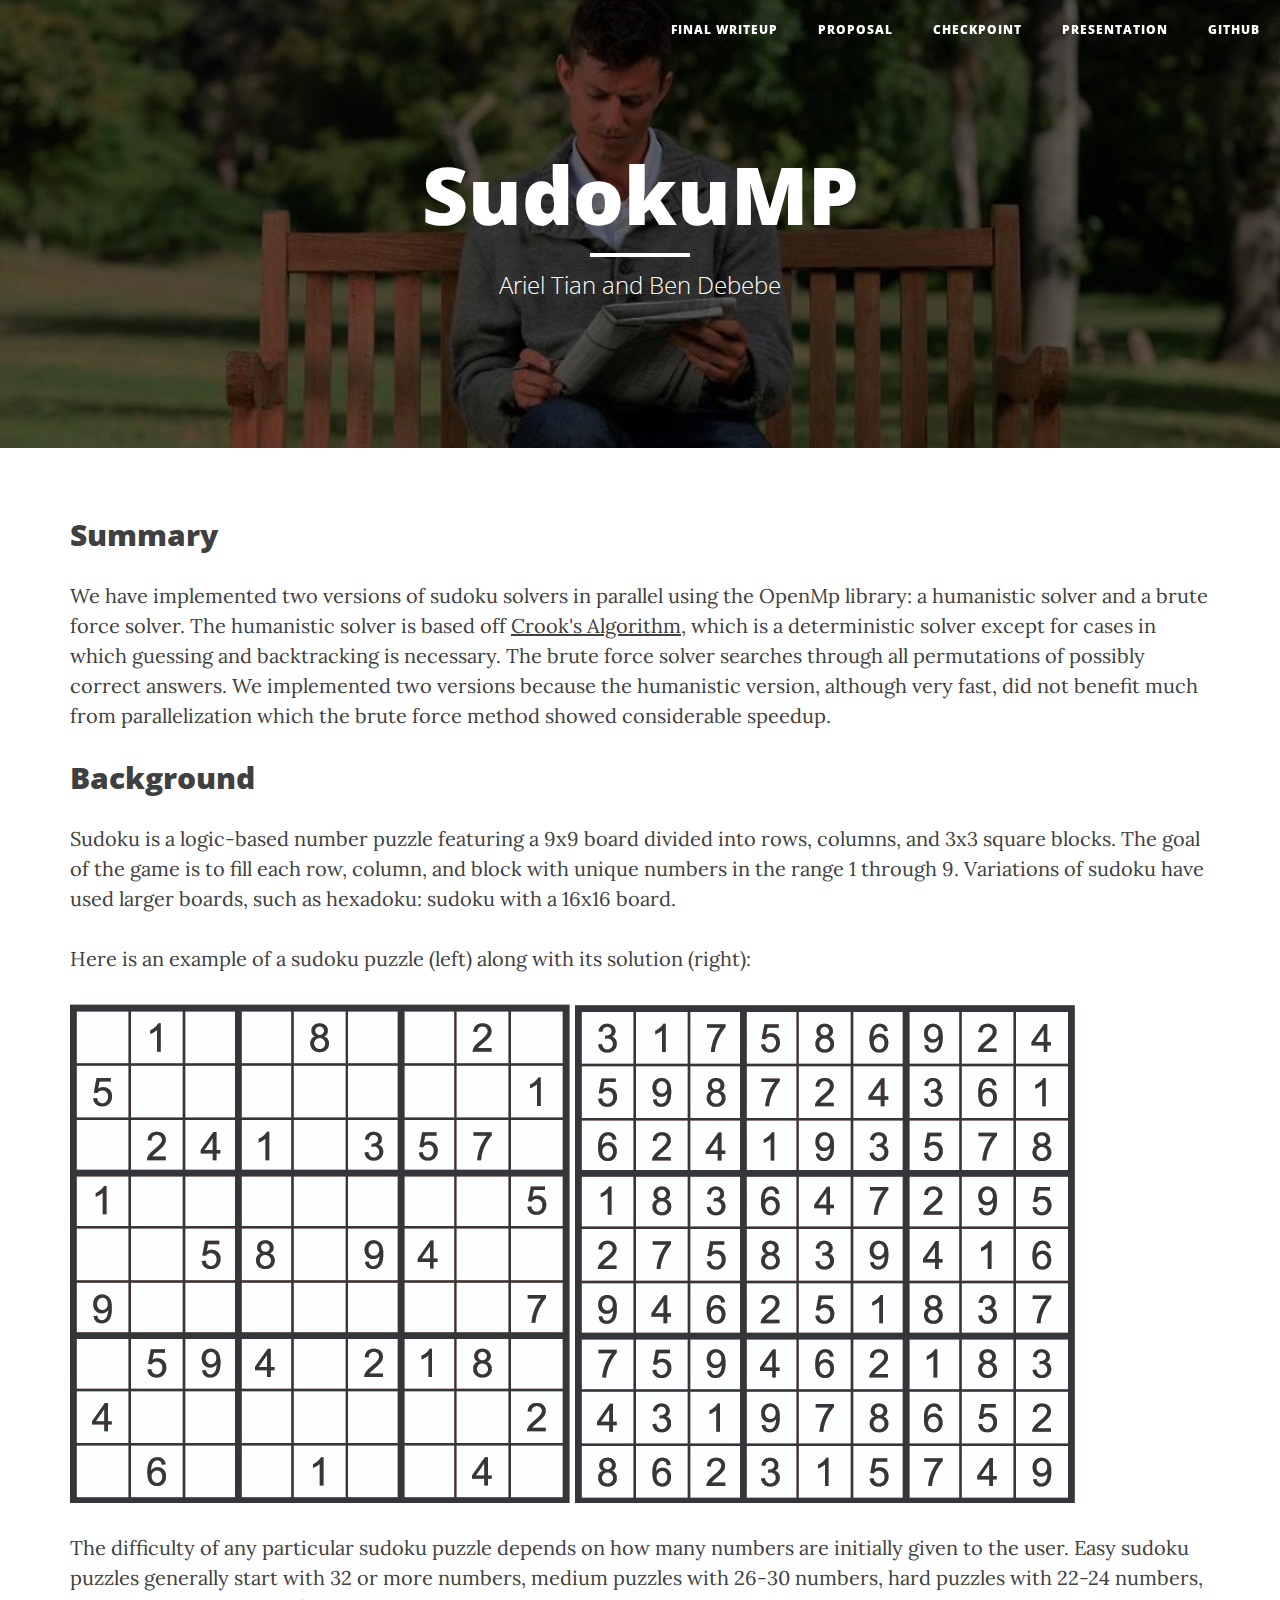
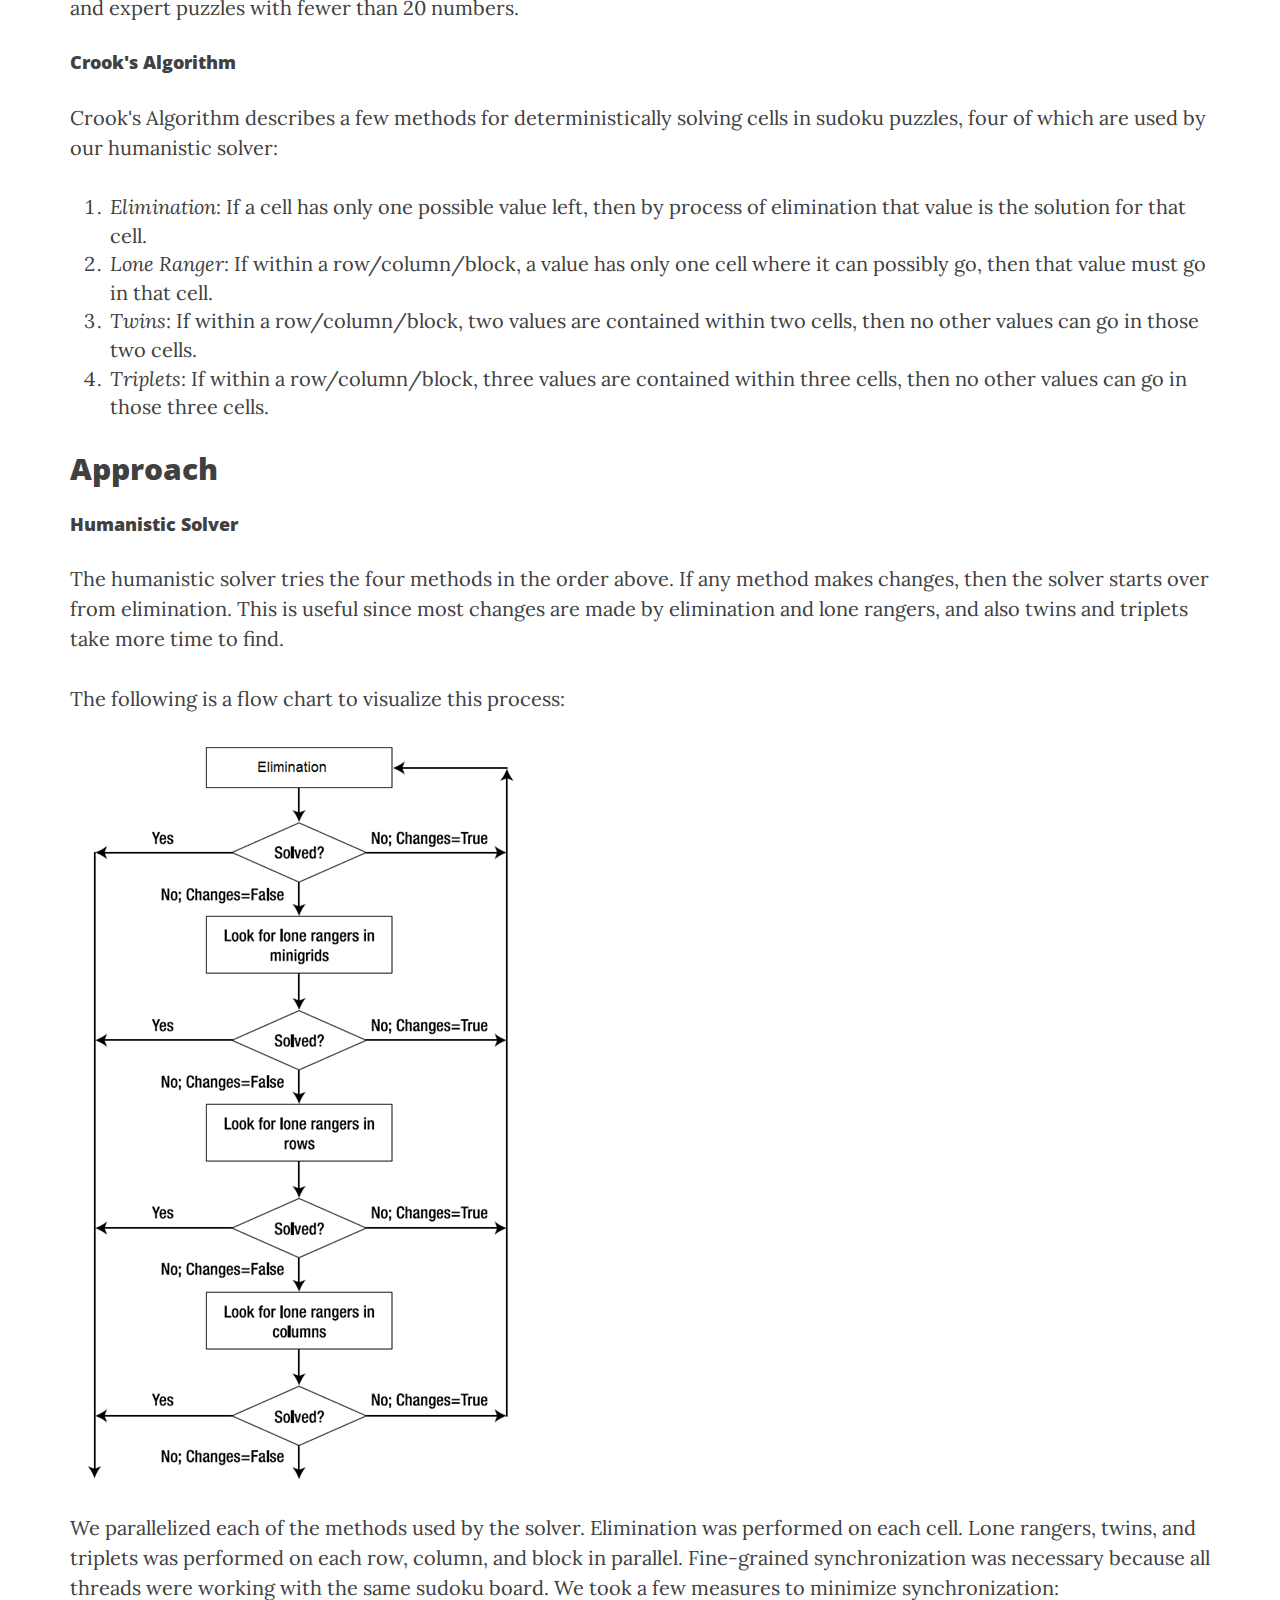
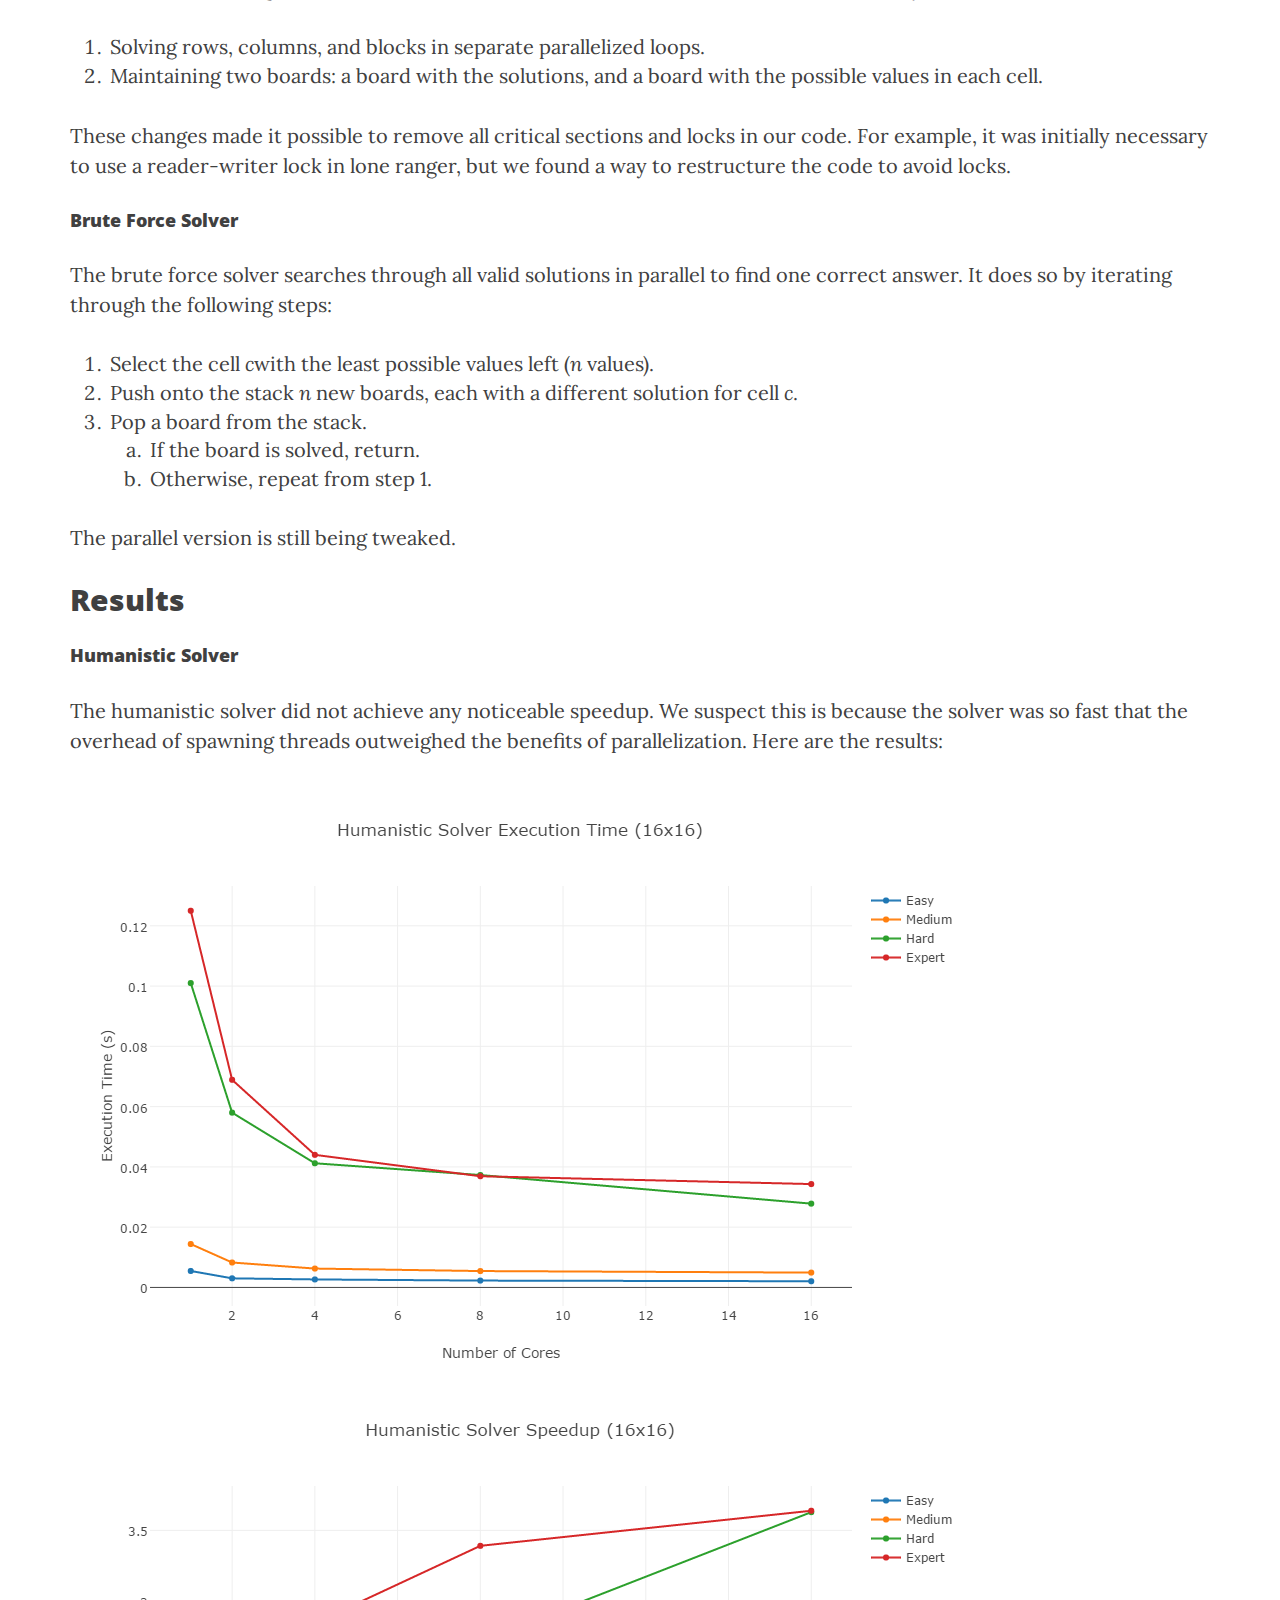
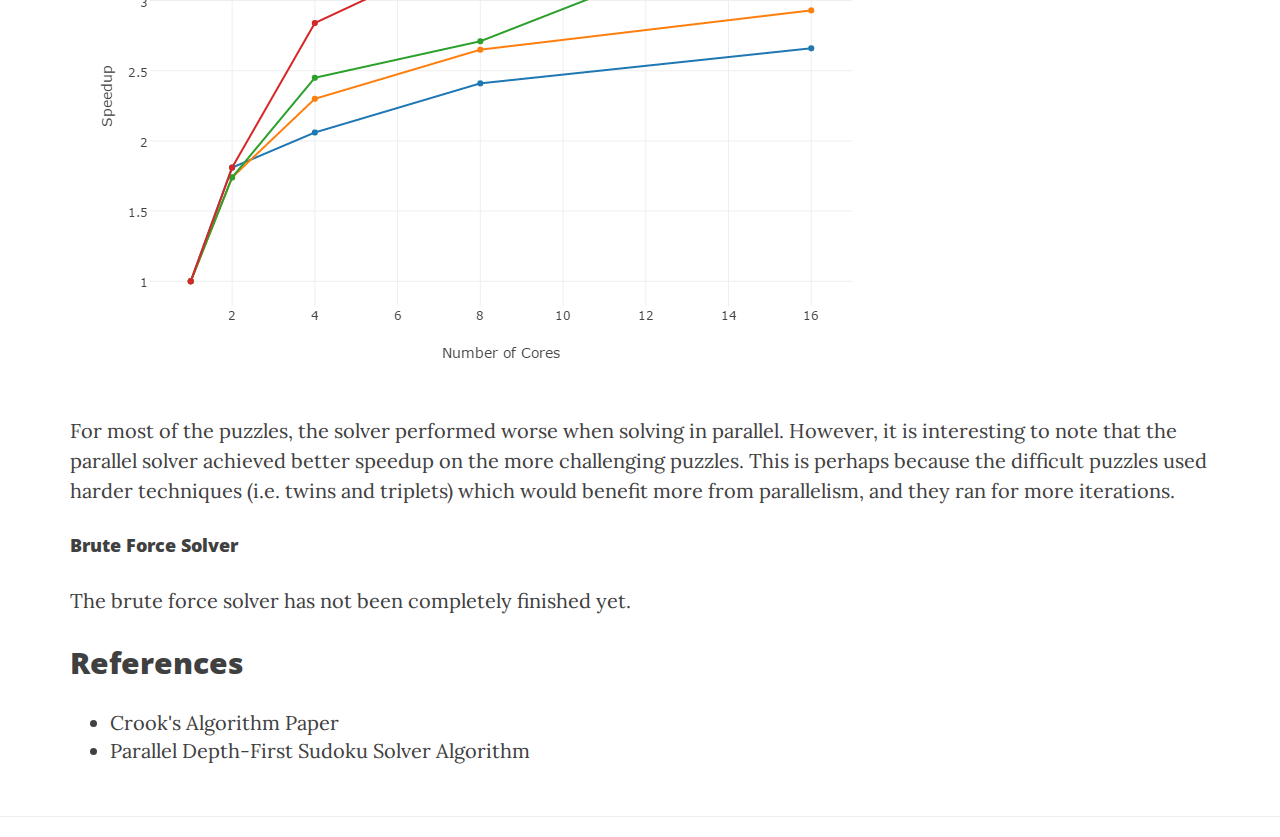
==== index.html @ da29b5c8 "Initial commit" ====
<!DOCTYPE html>
<html lang="en">

<head>

    <meta charset="utf-8">
    <meta http-equiv="X-UA-Compatible" content="IE=edge">
    <meta name="viewport" content="width=device-width, initial-scale=1">
    <meta name="description" content="">
    <meta name="author" content="">

    <title>SudokuMP</title>

    <!-- Bootstrap Core CSS -->
    <link href="css/bootstrap.min.css" rel="stylesheet">

    <!-- Custom CSS -->
    <link href="css/clean-blog.min.css" rel="stylesheet">
    <link href="css/custom.css" rel="stylesheet">

    <!-- Custom Fonts -->
    <link href="http://maxcdn.bootstrapcdn.com/font-awesome/4.1.0/css/font-awesome.min.css" rel="stylesheet" type="text/css">
    <link href='http://fonts.googleapis.com/css?family=Lora:400,700,400italic,700italic' rel='stylesheet' type='text/css'>
    <link href='http://fonts.googleapis.com/css?family=Open+Sans:300italic,400italic,600italic,700italic,800italic,400,300,600,700,800' rel='stylesheet' type='text/css'>

    <!-- HTML5 Shim and Respond.js IE8 support of HTML5 elements and media queries -->
    <!-- WARNING: Respond.js doesn't work if you view the page via file:// -->
    <!--[if lt IE 9]>
        <script src="https://oss.maxcdn.com/libs/html5shiv/3.7.0/html5shiv.js"></script>
        <script src="https://oss.maxcdn.com/libs/respond.js/1.4.2/respond.min.js"></script>
    <![endif]-->

</head>

<body>

    <!-- Navigation -->
    <nav class="navbar navbar-default navbar-custom navbar-fixed-top">
        <div class="container-fluid">
            <!-- Brand and toggle get grouped for better mobile display -->
            <div class="navbar-header page-scroll">
                <button type="button" class="navbar-toggle" data-toggle="collapse" data-target="#bs-example-navbar-collapse-1">
                    <span class="sr-only">Toggle navigation</span>
                    <span class="icon-bar"></span>
                    <span class="icon-bar"></span>
                    <span class="icon-bar"></span>
                </button>
            </div>

            <!-- Collect the nav links, forms, and other content for toggling -->
            <div class="collapse navbar-collapse" id="bs-example-navbar-collapse-1">
                <ul class="nav navbar-nav navbar-right">
                    <li>
                        <a href="index.html">Final Writeup</a>
                    </li>
                    <li>
                        <a href="proposal.html">Proposal</a>
                    </li>
                    <li>
                        <a href="checkpoint.html">Checkpoint</a>
                    </li>
                    <li>
                        <a href="https://docs.google.com/presentation/d/1m44fo3QKKvO_e4gXRkA5OwCduMD8lBIxkwB7Ie1TKZU/edit?usp=sharing">Presentation</a>
                    </li>
                    <li>
                        <a href="https://github.com/bendebebe/SudokuMP">Github</a>
                    </li>
                </ul>
            </div>
            <!-- /.navbar-collapse -->
        </div>
        <!-- /.container -->
    </nav>

    <!-- Page Header -->
    <!-- Set your background image for this header on the line below. -->
    <header class="intro-header" style="background-image: url('img/person_sudoku.jpg')">
        <div class="container">
            <div class="row">
                <div class="col-lg-8 col-lg-offset-2 col-md-10 col-md-offset-1">
                    <div class="site-heading">
                        <h1>SudokuMP</h1>
                        <hr class="small">
                        <span class="subheading">Ariel Tian and Ben Debebe</span>
                    </div>
                </div>
            </div>
        </div>
    </header>

    <!-- Main Content -->
    <div id="body" class="container">
      <h2>Summary</h2>
      <p>
      We have implemented two versions of sudoku solvers in parallel using the OpenMp library: a humanistic solver and a brute force solver. The humanistic solver is based off <a href="http://www.ams.org/notices/200904/tx090400460p.pdf">Crook's Algorithm</a>, which is a deterministic solver except for cases in which guessing and backtracking is necessary. The brute force solver searches through all permutations of possibly correct answers. We implemented two versions because the humanistic version, although very fast, did not benefit much from parallelization which the brute force method showed considerable speedup.
      </p>
      <h2>Background</h2>
      <p>
      Sudoku is a logic-based number puzzle featuring a 9x9 board divided into rows, columns, and 3x3 square blocks. The goal of the game is to fill each row, column, and block with unique numbers in the range 1 through 9. Variations of sudoku have used larger boards, such as hexadoku: sudoku with a 16x16 board.
      </p>
      <p>Here is an example of a sudoku puzzle (left) along with its solution (right):</p>
      <div class="inline">
        <img src="img/example_sudoku.jpg">
      </div>
      <div class="inline">
        <img src="img/example_solution.jpg">
      </div>
      <p>
      The difficulty of any particular sudoku puzzle depends on how many numbers are initially given to the user. Easy sudoku puzzles generally start with 32 or more numbers, medium puzzles with 26-30 numbers, hard puzzles with 22-24 numbers, and expert puzzles with fewer than 20 numbers.
      </p>
      <h4>Crook's Algorithm</h4>
      <p>
      Crook's Algorithm describes a few methods for deterministically solving cells in sudoku puzzles, four of which are used by our humanistic solver:
      <ol>
          <li><em>Elimination</em>: If a cell has only one possible value left, then by process of elimination that value is the solution for that cell.</li>
          <li><em>Lone Ranger</em>: If within a row/column/block, a value has only one cell where it can possibly go, then that value must go in that cell.</li>
          <li><em>Twins</em>: If within a row/column/block, two values are contained within two cells, then no other values can go in those two cells.</li>
          <li><em>Triplets</em>: If within a row/column/block, three values are contained within three cells, then no other values can go in those three cells.</li>
      </ol>
      </p>
      <h2>Approach</h2>
      <p><h4>Humanistic Solver</h4></p>
      <p>
      The humanistic solver tries the four methods in the order above. If any method makes changes, then the solver starts over from elimination. This is useful since most changes are made by elimination and lone rangers, and also twins and triplets take more time to find. 
      </p>
      <p>The following is a flow chart to visualize this process:</p>
      <img class="inline" src="img/flow_chart.png">
      <p>
      We parallelized each of the methods used by the solver. Elimination was performed on each cell. Lone rangers, twins, and triplets was performed on each row, column, and block in parallel. Fine-grained synchronization was necessary because all threads were working with the same sudoku board. We took a few measures to minimize synchronization:
      </p>
      <ol>
          <li>Solving rows, columns, and blocks in separate parallelized loops.</li>
          <li>Maintaining two boards: a board with the solutions, and a board with the possible values in each cell.</li>
      </ol>
      <p>
      These changes made it possible to remove all critical sections and locks in our code. For example, it was initially necessary to use a reader-writer lock in lone ranger, but we found a way to restructure the code to avoid locks.</p>
      <p><h4>Brute Force Solver</h4></p>
      <p>
      The brute force solver searches through all valid solutions in parallel to find one correct answer. It does so by iterating through the following steps:</p>
      <ol>
          <li>Select the cell <em>c</em>with the least possible values left (<em>n</em> values).</li>
          <li>Push onto the stack <em>n</em> new boards, each with a different solution for cell <em>c</em>.</li>
          <li>Pop a board from the stack.</li>
              <ol type="a">
                  <li>If the board is solved, return.</li>
                  <li>Otherwise, repeat from step 1.</li>
              </ol>
      </ol>
      <p>
      The parallel version is still being tweaked.
      </p>
      <h2>Results</h2>
      <p><h4>Humanistic Solver</h4></p>
      <p>
      The humanistic solver did not achieve any noticeable speedup. We suspect this is because the solver was so fast that the overhead of spawning threads outweighed the benefits of parallelization. Here are the results:
      </p>
      <div class="inline">
        <img src="img/humanistic_time.png">
      </div>
      <div>
          <img src="img/humanistic_speedup.png">
      </div>
      <p>
      For most of the puzzles, the solver performed worse when solving in parallel. However, it is interesting to note that the parallel solver achieved better speedup on the more challenging puzzles. This is perhaps because the difficult puzzles used harder techniques (i.e. twins and triplets) which would benefit more from parallelism, and they ran for more iterations.
      </p>
      <p><h4>Brute Force Solver</h4></p>
      <p>
          The brute force solver has not been completely finished yet.
      </p>
      <h2>References</h2>
      <p>
          <ul>
              <li><a href="http://www.ams.org/notices/200904/tx090400460p.pdf">Crook's Algorithm Paper</a></li>
              <li><a href="https://alitarhini.wordpress.com/2011/04/06/parallel-depth-first-sudoku-solver-algorithm/">Parallel Depth-First Sudoku Solver Algorithm</a></li>
          </ul>
      </p>


    </div>

    <hr>


    <!-- jQuery -->
    <script src="js/jquery.js"></script>

    <!-- Bootstrap Core JavaScript -->
    <script src="js/bootstrap.min.js"></script>

    <!-- Custom Theme JavaScript -->
    <script src="js/clean-blog.min.js"></script>

</body>

</html>
---- css/clean-blog.min.css ----
/*!
 * Clean Blog v1.0.0 (http://startbootstrap.com)
 * Copyright 2014 Start Bootstrap
 * Licensed under Apache 2.0 (https://github.com/IronSummitMedia/startbootstrap/blob/gh-pages/LICENSE)
 */

body{font-family:Lora,'Times New Roman',serif;font-size:20px;color:#404040}p{line-height:1.5;margin:30px 0}p a{text-decoration:underline}h1,h2,h3,h4,h5,h6{font-family:'Open Sans','Helvetica Neue',Helvetica,Arial,sans-serif;font-weight:800}a{color:#404040}a:hover,a:focus{color:#0085a1}a img:hover,a img:focus{cursor:zoom-in}blockquote{color:gray;font-style:italic}hr.small{max-width:100px;margin:15px auto;border-width:4px;border-color:#fff}.navbar-custom{position:absolute;top:0;left:0;width:100%;z-index:3;font-family:'Open Sans','Helvetica Neue',Helvetica,Arial,sans-serif}.navbar-custom .navbar-brand{font-weight:800}.navbar-custom .nav li a{text-transform:uppercase;font-size:12px;font-weight:800;letter-spacing:1px}@media only screen and (min-width:768px){.navbar-custom{background:0 0;border-bottom:1px solid transparent}.navbar-custom .navbar-brand{color:#fff;padding:20px}.navbar-custom .navbar-brand:hover,.navbar-custom .navbar-brand:focus{color:rgba(255,255,255,.8)}.navbar-custom .nav li a{color:#fff;padding:20px}.navbar-custom .nav li a:hover,.navbar-custom .nav li a:focus{color:rgba(255,255,255,.8)}}@media only screen and (min-width:1170px){.navbar-custom{-webkit-transition:background-color .3s;-moz-transition:background-color .3s;transition:background-color .3s;-webkit-transform:translate3d(0,0,0);-moz-transform:translate3d(0,0,0);-ms-transform:translate3d(0,0,0);-o-transform:translate3d(0,0,0);transform:translate3d(0,0,0);-webkit-backface-visibility:hidden;backface-visibility:hidden}.navbar-custom.is-fixed{position:fixed;top:-61px;background-color:rgba(255,255,255,.9);border-bottom:1px solid #f2f2f2;-webkit-transition:-webkit-transform .3s;-moz-transition:-moz-transform .3s;transition:transform .3s}.navbar-custom.is-fixed .navbar-brand{color:#404040}.navbar-custom.is-fixed .navbar-brand:hover,.navbar-custom.is-fixed .navbar-brand:focus{color:#0085a1}.navbar-custom.is-fixed .nav li a{color:#404040}.navbar-custom.is-fixed .nav li a:hover,.navbar-custom.is-fixed .nav li a:focus{color:#0085a1}.navbar-custom.is-visible{-webkit-transform:translate3d(0,100%,0);-moz-transform:translate3d(0,100%,0);-ms-transform:translate3d(0,100%,0);-o-transform:translate3d(0,100%,0);transform:translate3d(0,100%,0)}}.intro-header{background-color:gray;background:no-repeat center center;background-attachment:scroll;-webkit-background-size:cover;-moz-background-size:cover;background-size:cover;-o-background-size:cover;margin-bottom:50px}.intro-header .site-heading,.intro-header .post-heading,.intro-header .page-heading{padding:100px 0 50px;color:#fff}@media only screen and (min-width:768px){.intro-header .site-heading,.intro-header .post-heading,.intro-header .page-heading{padding:150px 0}}.intro-header .site-heading,.intro-header .page-heading{text-align:center}.intro-header .site-heading h1,.intro-header .page-heading h1{margin-top:0;font-size:50px}.intro-header .site-heading .subheading,.intro-header .page-heading .subheading{font-size:24px;line-height:1.1;display:block;font-family:'Open Sans','Helvetica Neue',Helvetica,Arial,sans-serif;font-weight:300;margin:10px 0 0}@media only screen and (min-width:768px){.intro-header .site-heading h1,.intro-header .page-heading h1{font-size:80px}}.intro-header .post-heading h1{font-size:35px}.intro-header .post-heading .subheading,.intro-header .post-heading .meta{line-height:1.1;display:block}.intro-header .post-heading .subheading{font-family:'Open Sans','Helvetica Neue',Helvetica,Arial,sans-serif;font-size:24px;margin:10px 0 30px;font-weight:600}.intro-header .post-heading .meta{font-family:Lora,'Times New Roman',serif;font-style:italic;font-weight:300;font-size:20px}.intro-header .post-heading .meta a{color:#fff}@media only screen and (min-width:768px){.intro-header .post-heading h1{font-size:55px}.intro-header .post-heading .subheading{font-size:30px}}.post-preview>a{color:#404040}.post-preview>a:hover,.post-preview>a:focus{text-decoration:none;color:#0085a1}.post-preview>a>.post-title{font-size:30px;margin-top:30px;margin-bottom:10px}.post-preview>a>.post-subtitle{margin:0;font-weight:300;margin-bottom:10px}.post-preview>.post-meta{color:gray;font-size:18px;font-style:italic;margin-top:0}.post-preview>.post-meta>a{text-decoration:none;color:#404040}.post-preview>.post-meta>a:hover,.post-preview>.post-meta>a:focus{color:#0085a1;text-decoration:underline}@media only screen and (min-width:768px){.post-preview>a>.post-title{font-size:36px}}.section-heading{font-size:36px;margin-top:60px;font-weight:700}.caption{text-align:center;font-size:14px;padding:10px;font-style:italic;margin:0;display:block;border-bottom-right-radius:5px;border-bottom-left-radius:5px}footer{padding:50px 0 65px}footer .list-inline{margin:0;padding:0}footer .copyright{font-size:14px;text-align:center;margin-bottom:0}.floating-label-form-group{font-size:14px;position:relative;margin-bottom:0;padding-bottom:.5em;border-bottom:1px solid #eee}.floating-label-form-group input,.floating-label-form-group textarea{z-index:1;position:relative;padding-right:0;padding-left:0;border:none;border-radius:0;font-size:1.5em;background:0 0;box-shadow:none!important;resize:none}.floating-label-form-group label{display:block;z-index:0;position:relative;top:2em;margin:0;font-size:.85em;line-height:1.764705882em;vertical-align:middle;vertical-align:baseline;opacity:0;-webkit-transition:top .3s ease,opacity .3s ease;-moz-transition:top .3s ease,opacity .3s ease;-ms-transition:top .3s ease,opacity .3s ease;transition:top .3s ease,opacity .3s ease}.floating-label-form-group::not(:first-child){padding-left:14px;border-left:1px solid #eee}.floating-label-form-group-with-value label{top:0;opacity:1}.floating-label-form-group-with-focus label{color:#0085a1}form .row:first-child .floating-label-form-group{border-top:1px solid #eee}.btn{font-family:'Open Sans','Helvetica Neue',Helvetica,Arial,sans-serif;text-transform:uppercase;font-size:14px;font-weight:800;letter-spacing:1px;border-radius:0;padding:15px 25px}.btn-lg{font-size:16px;padding:25px 35px}.btn-default:hover,.btn-default:focus{background-color:#0085a1;border:1px solid #0085a1;color:#fff}.pager{margin:20px 0 0}.pager li>a,.pager li>span{font-family:'Open Sans','Helvetica Neue',Helvetica,Arial,sans-serif;text-transform:uppercase;font-size:14px;font-weight:800;letter-spacing:1px;padding:15px 25px;background-color:#fff;border-radius:0}.pager li>a:hover,.pager li>a:focus{color:#fff;background-color:#0085a1;border:1px solid #0085a1}.pager .disabled>a,.pager .disabled>a:hover,.pager .disabled>a:focus,.pager .disabled>span{color:gray;background-color:#404040;cursor:not-allowed}::-moz-selection{color:#fff;text-shadow:none;background:#0085a1}::selection{color:#fff;text-shadow:none;background:#0085a1}img::selection{color:#fff;background:0 0}img::-moz-selection{color:#fff;background:0 0}body{webkit-tap-highlight-color:#0085a1}
---- css/custom.css ----
.table {
	display: table;
	border-spacing: 5px;
	border-color: gray;
}

.inline {
	display: inline-block;
	*display: inline;
	vertical-align: top;
}
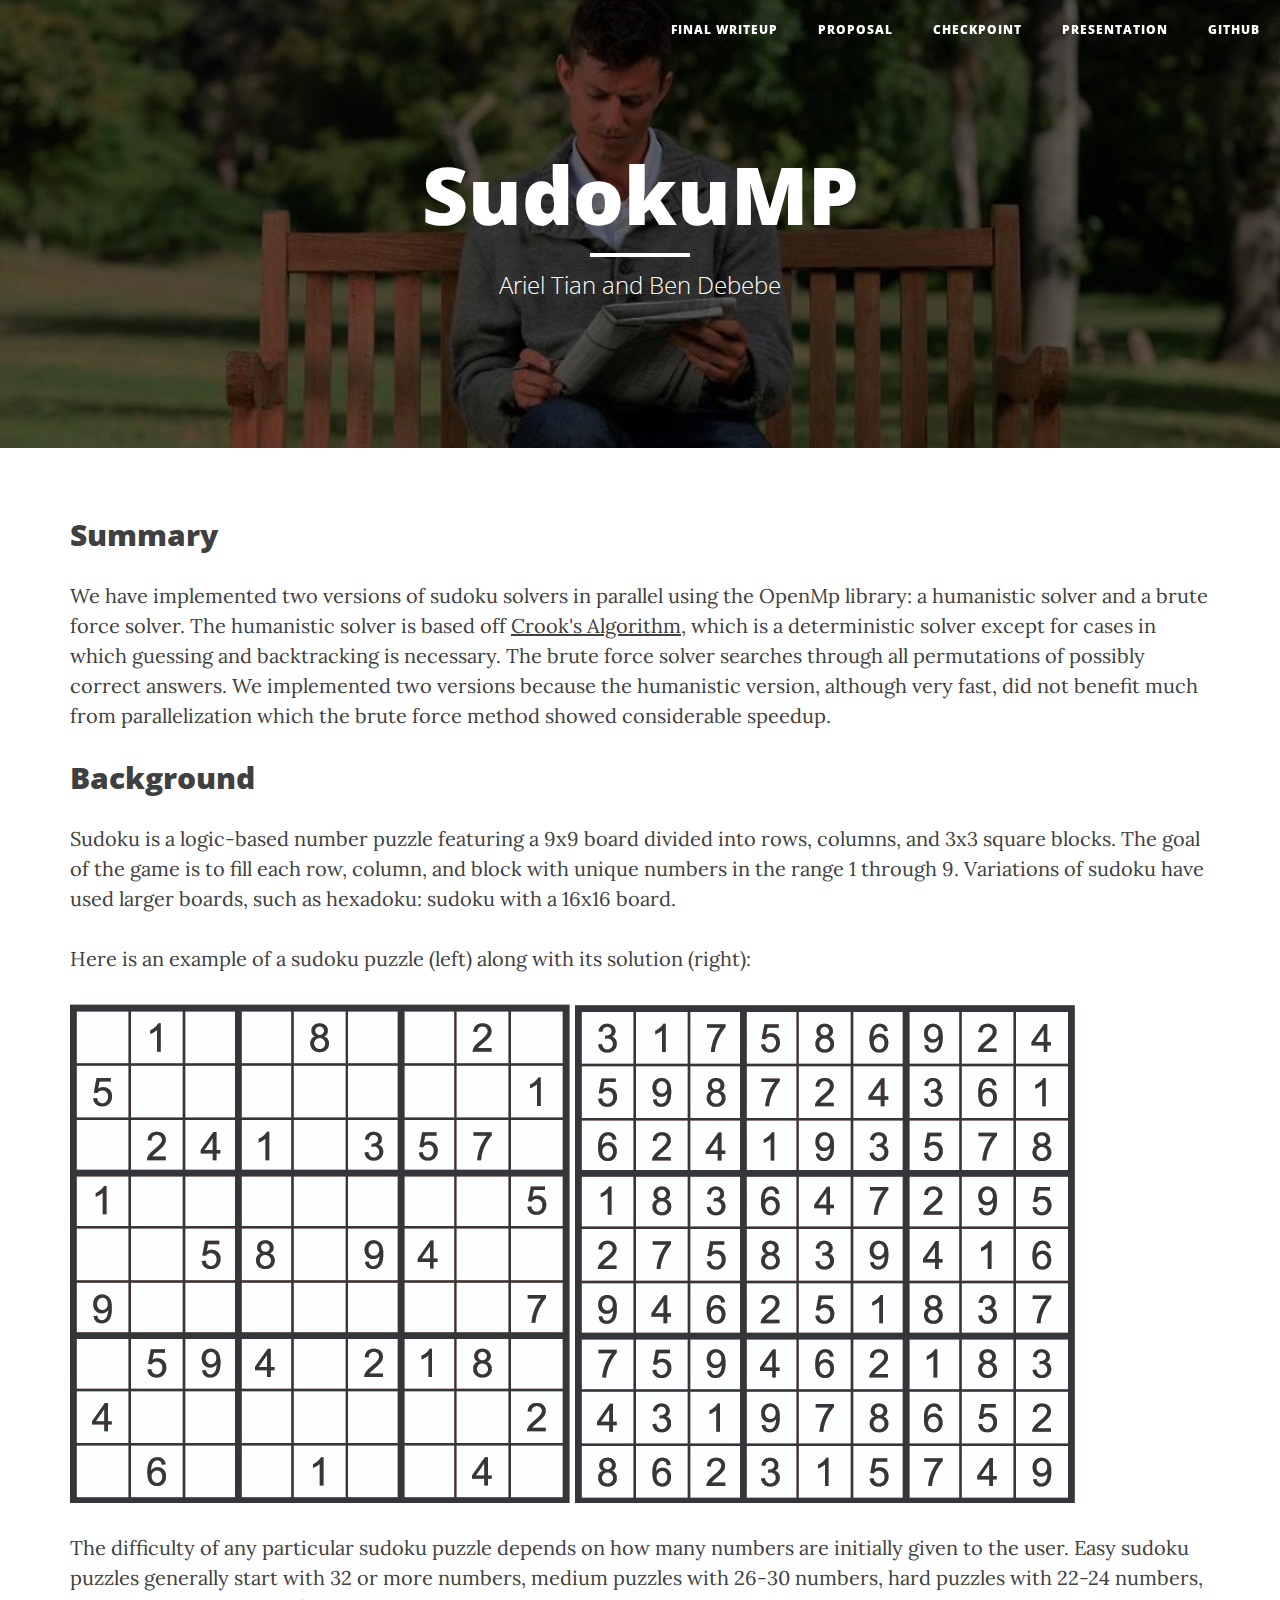
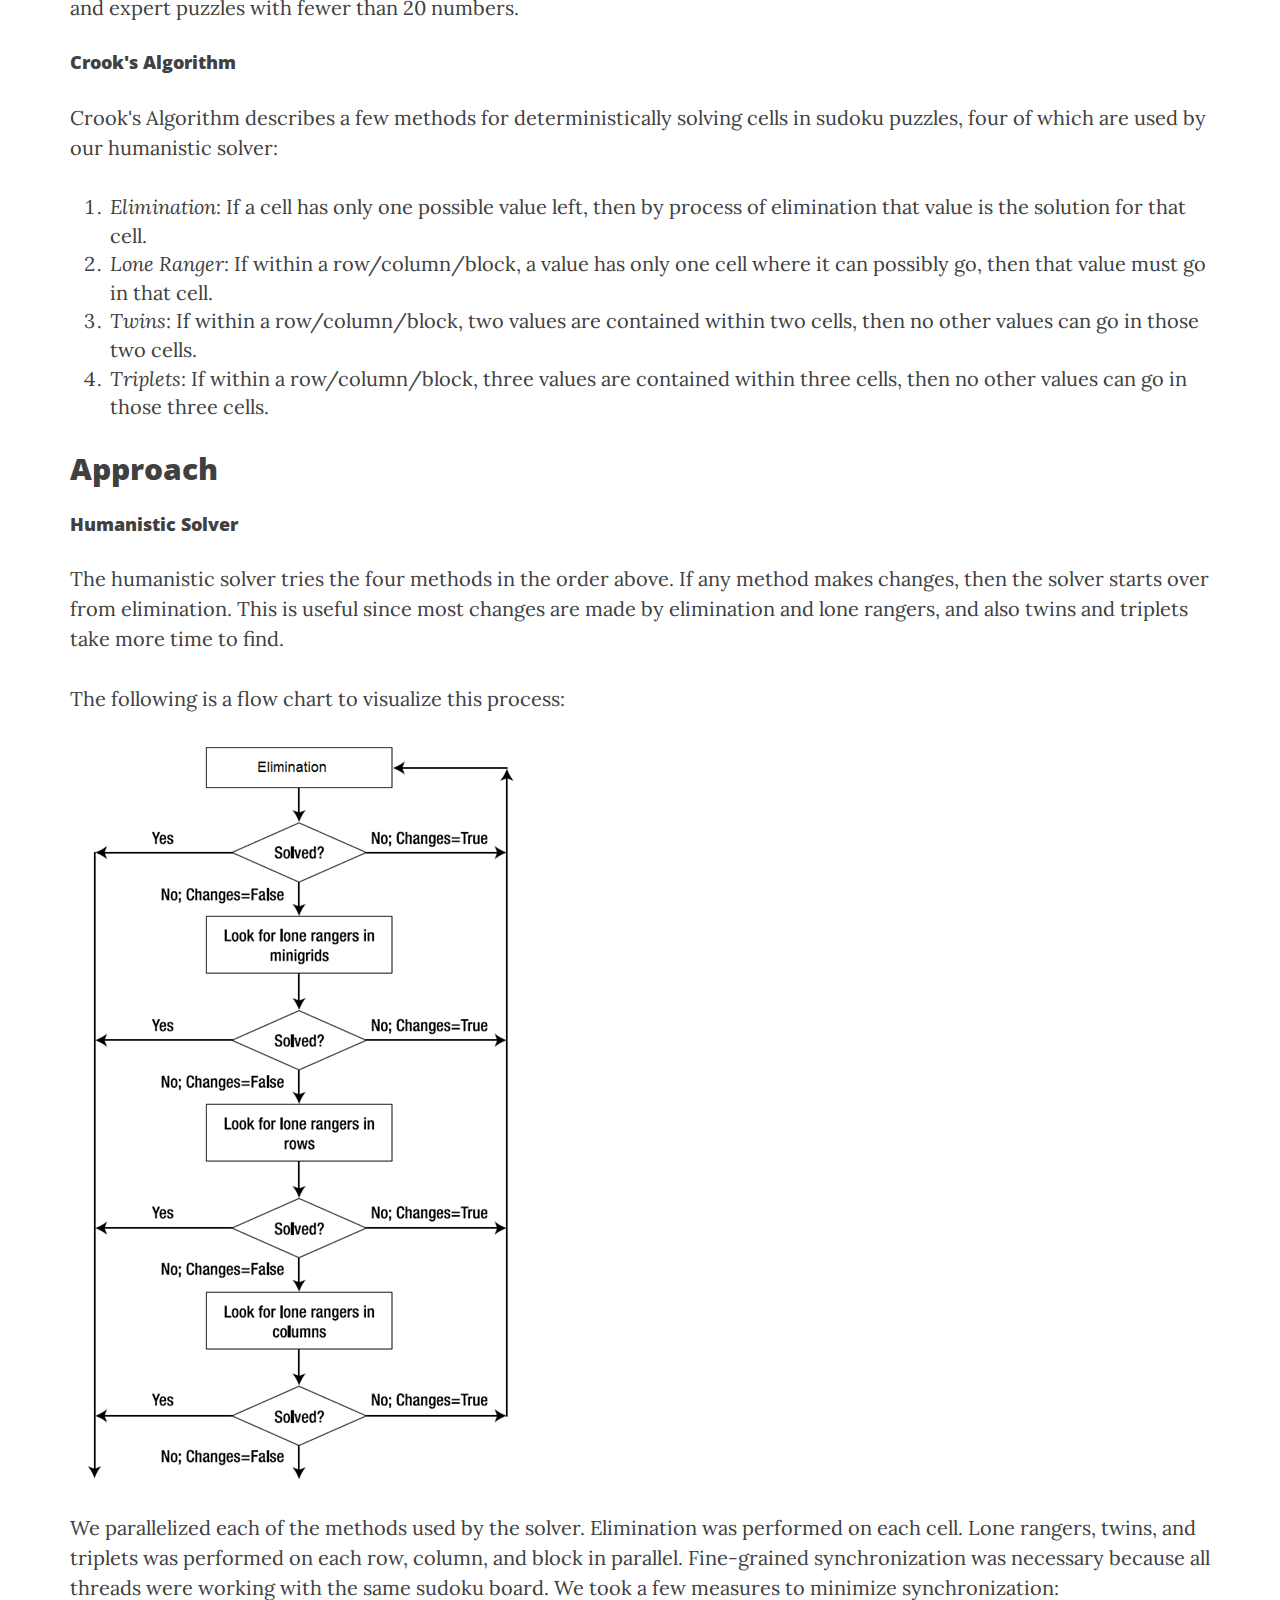
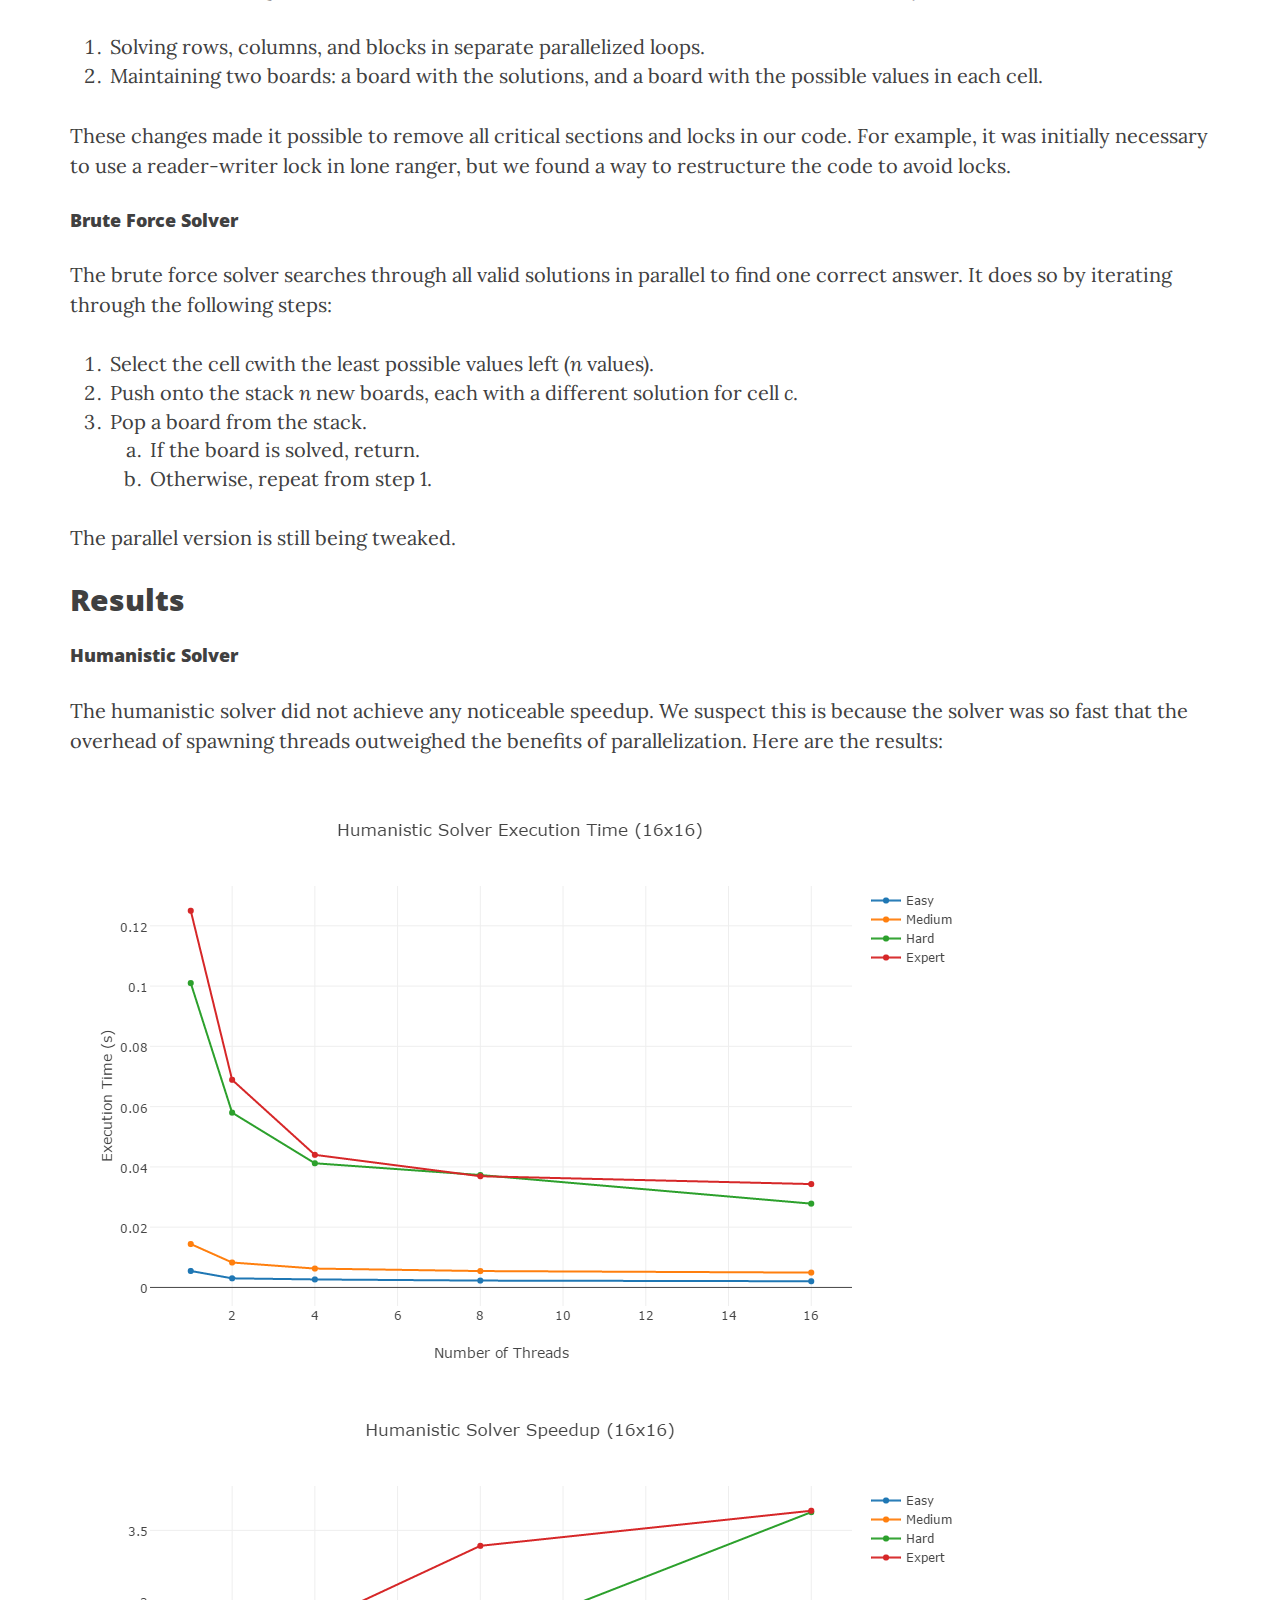
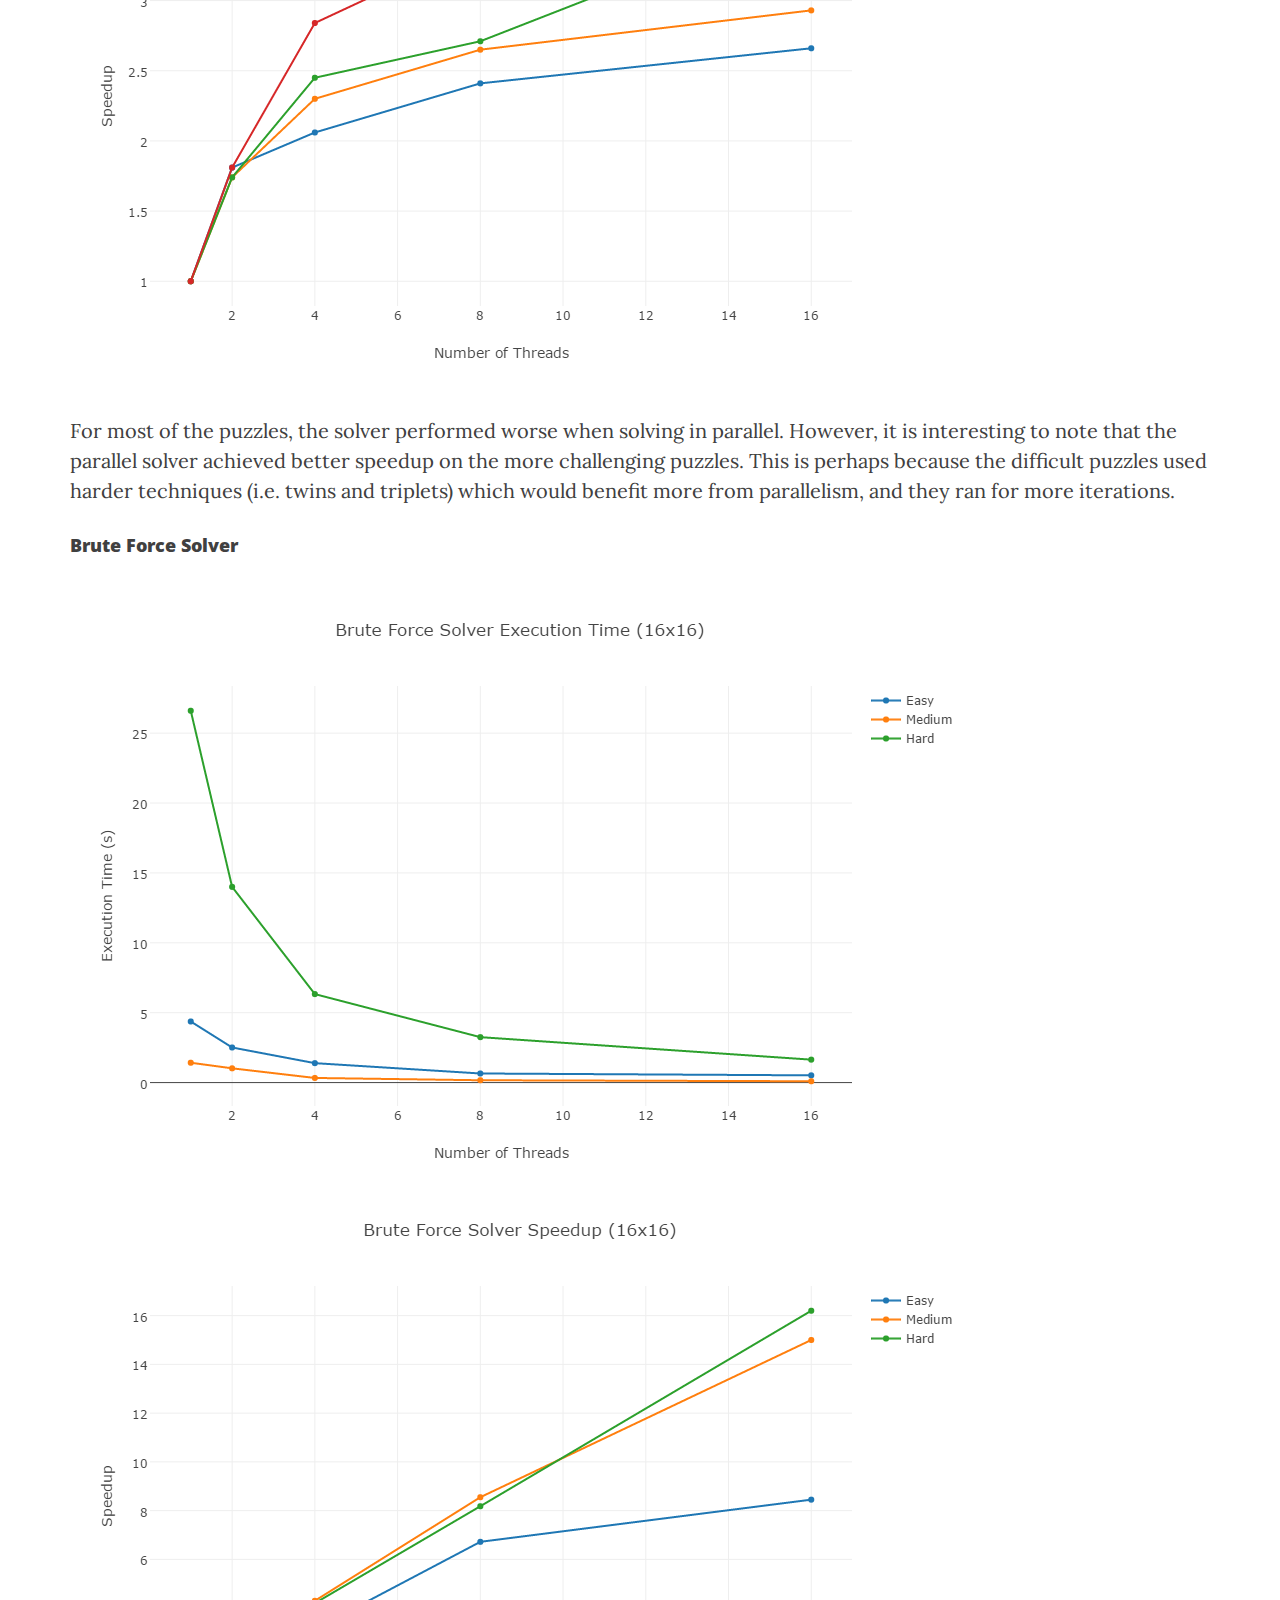
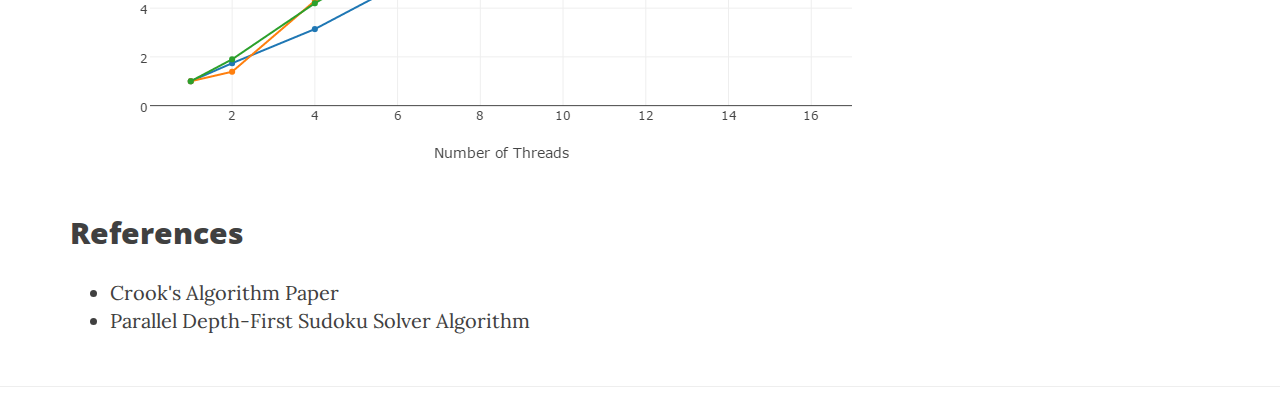
==== commit 710afc64: "Finalize graphs" ====
--- a/index.html
+++ b/index.html
@@ -165,7 +165,12 @@
       </p>
       <p><h4>Brute Force Solver</h4></p>
       <p>
-          The brute force solver has not been completely finished yet.
+      <div class="inline">
+          <img src="img/bf_time.png">
+      </div>
+      <div>
+          <img src="img/bf_speedup.png">
+      </div>
       </p>
       <h2>References</h2>
       <p>
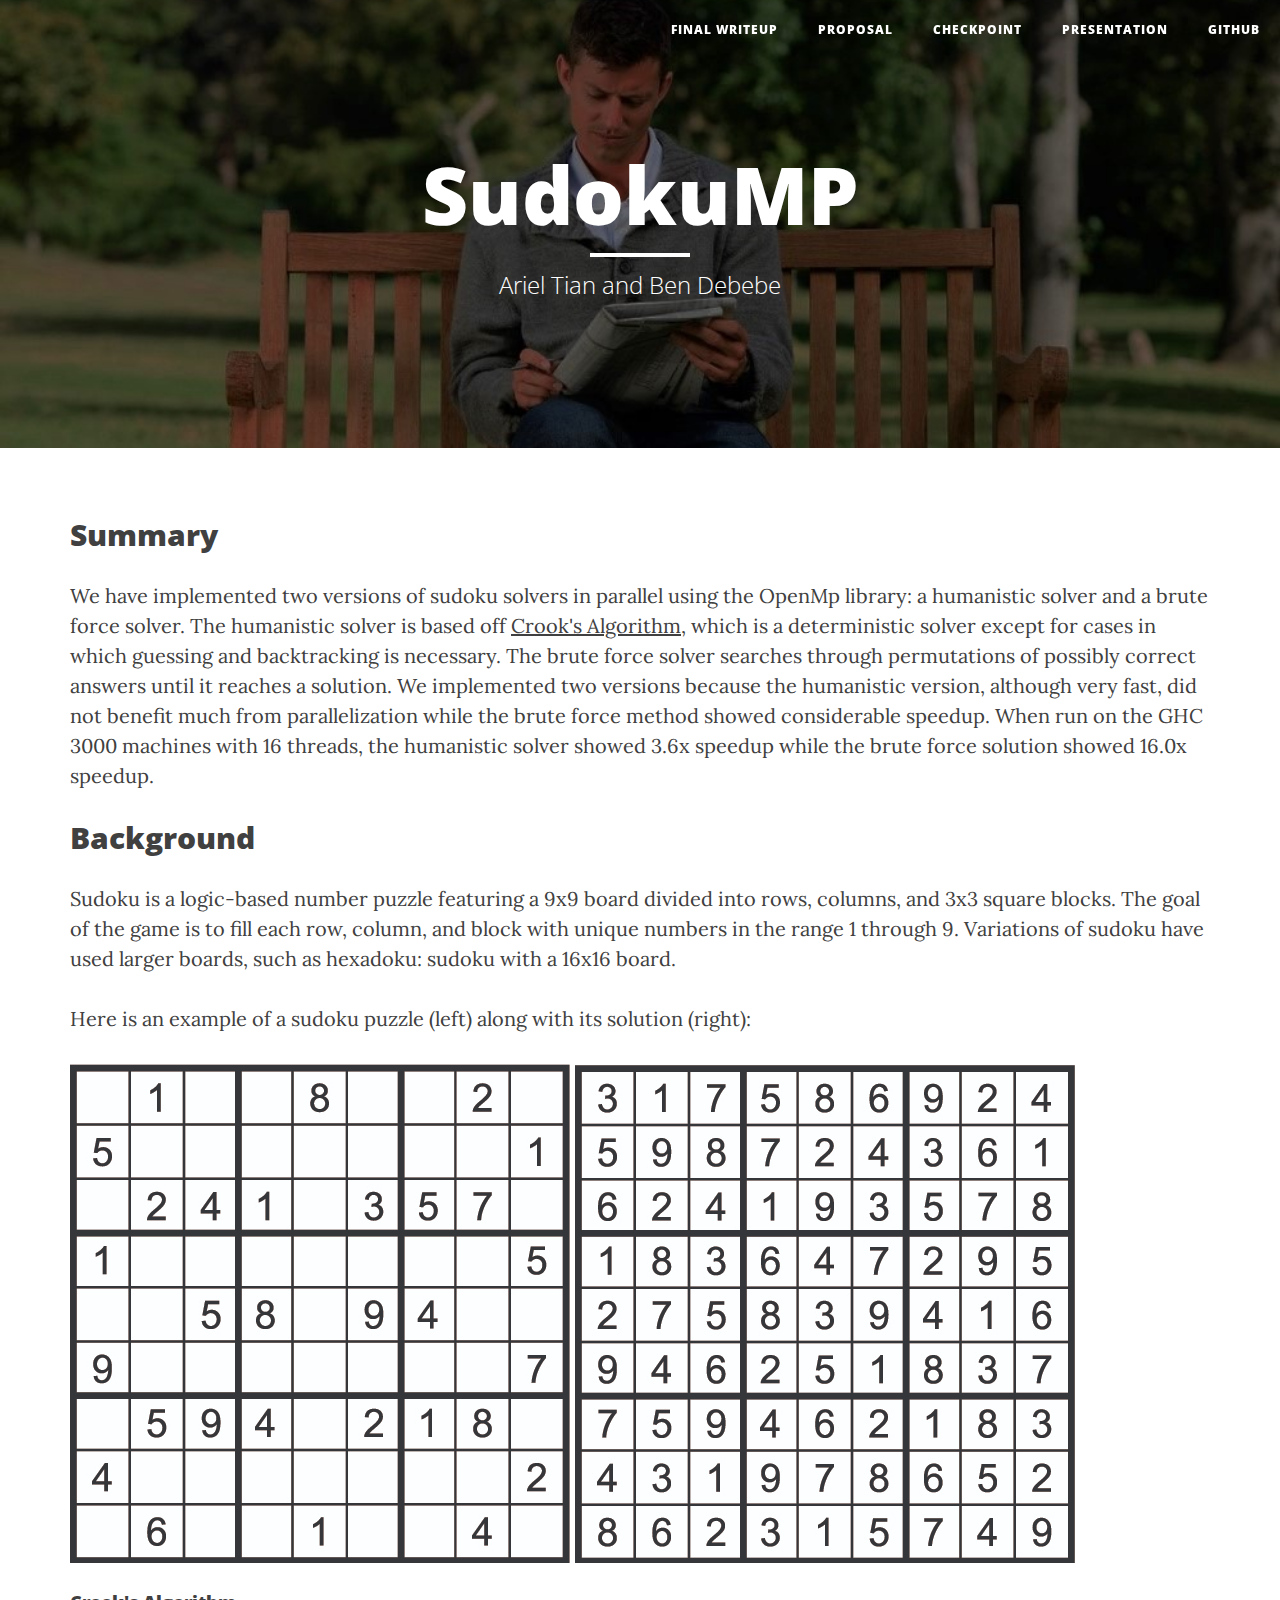
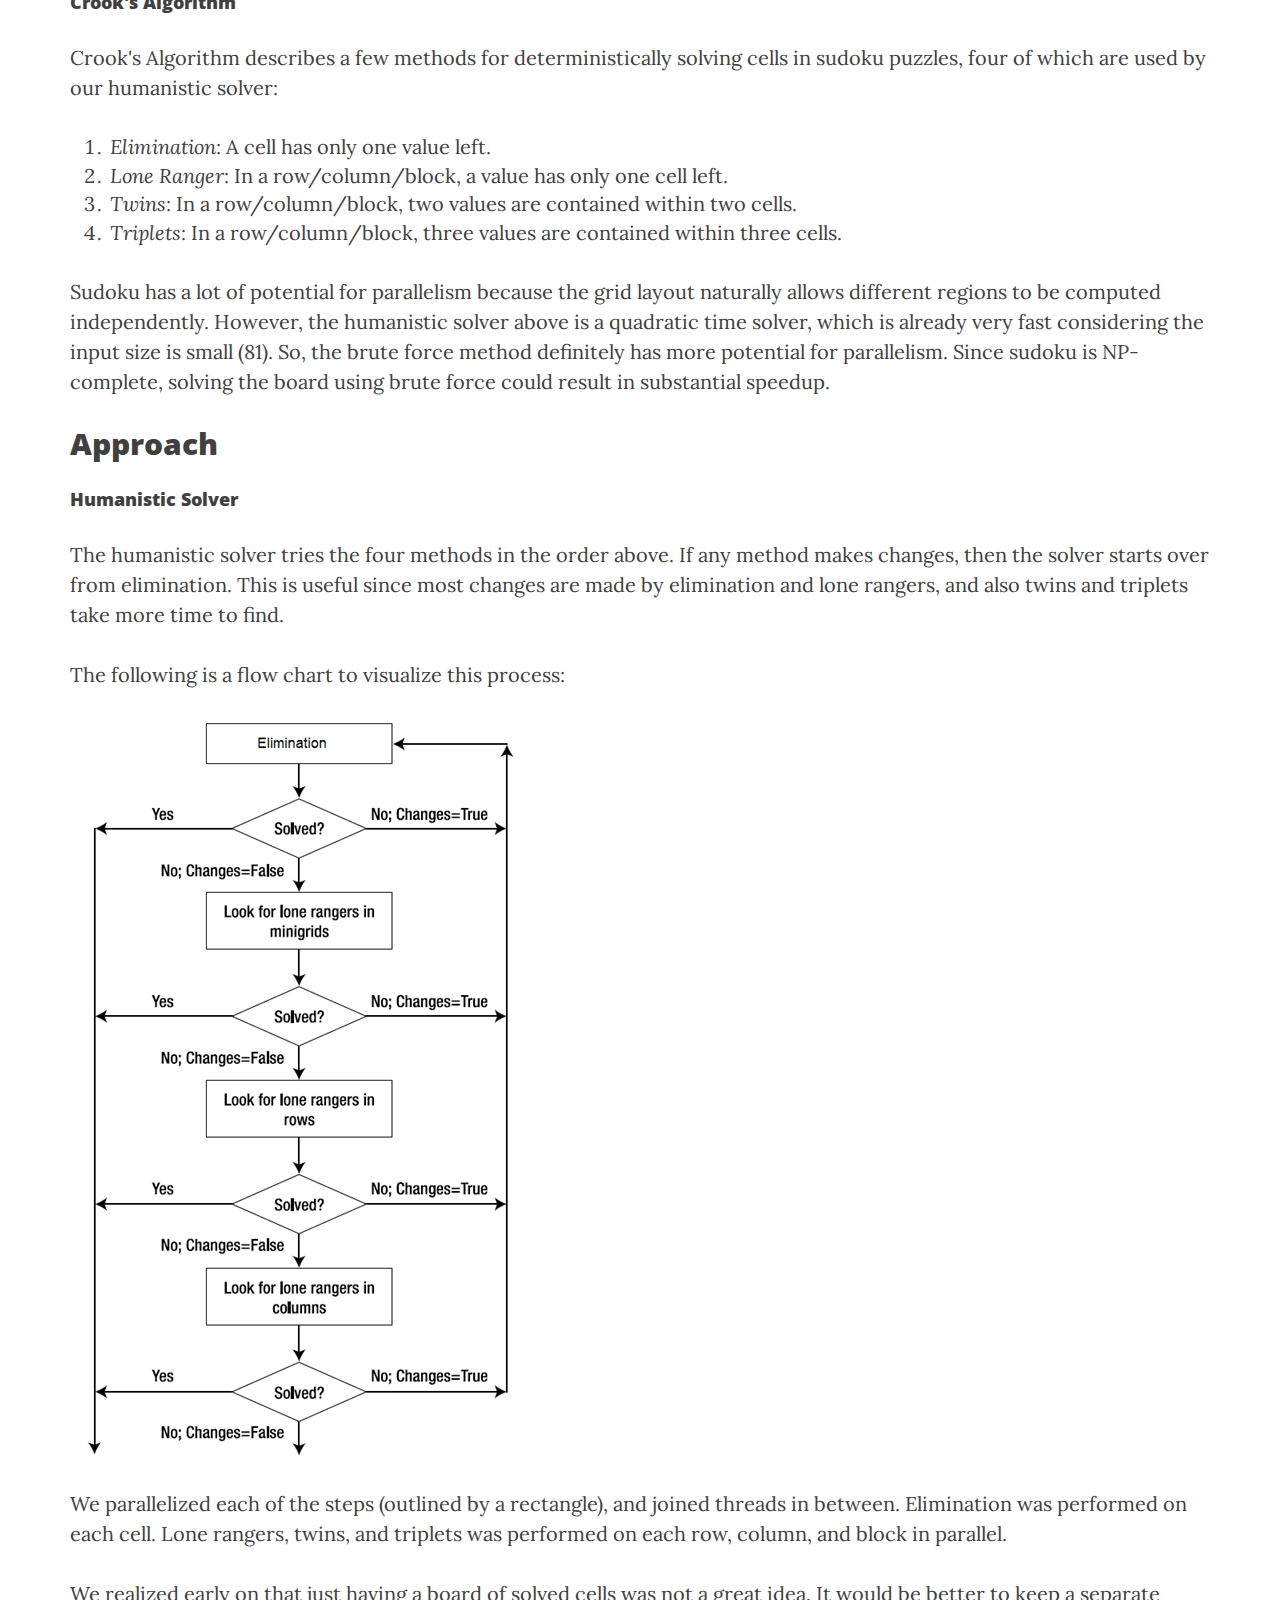
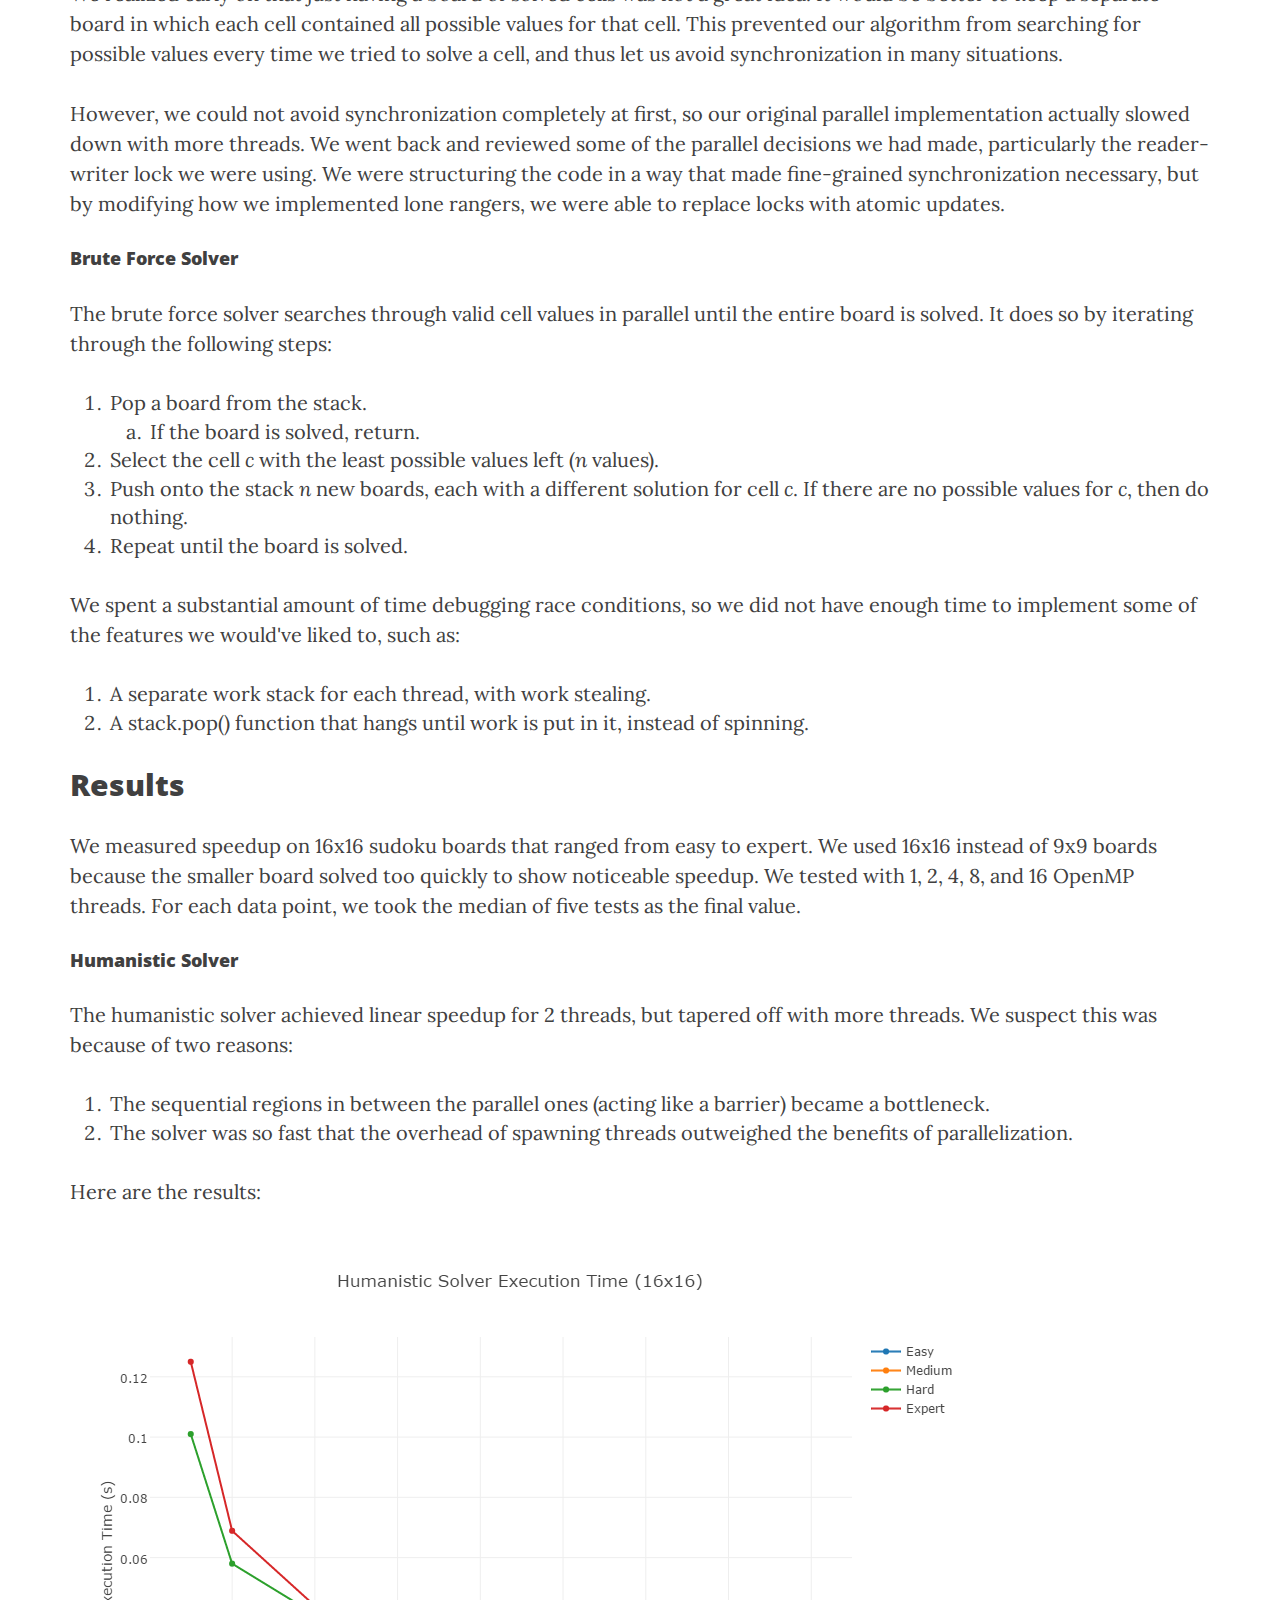
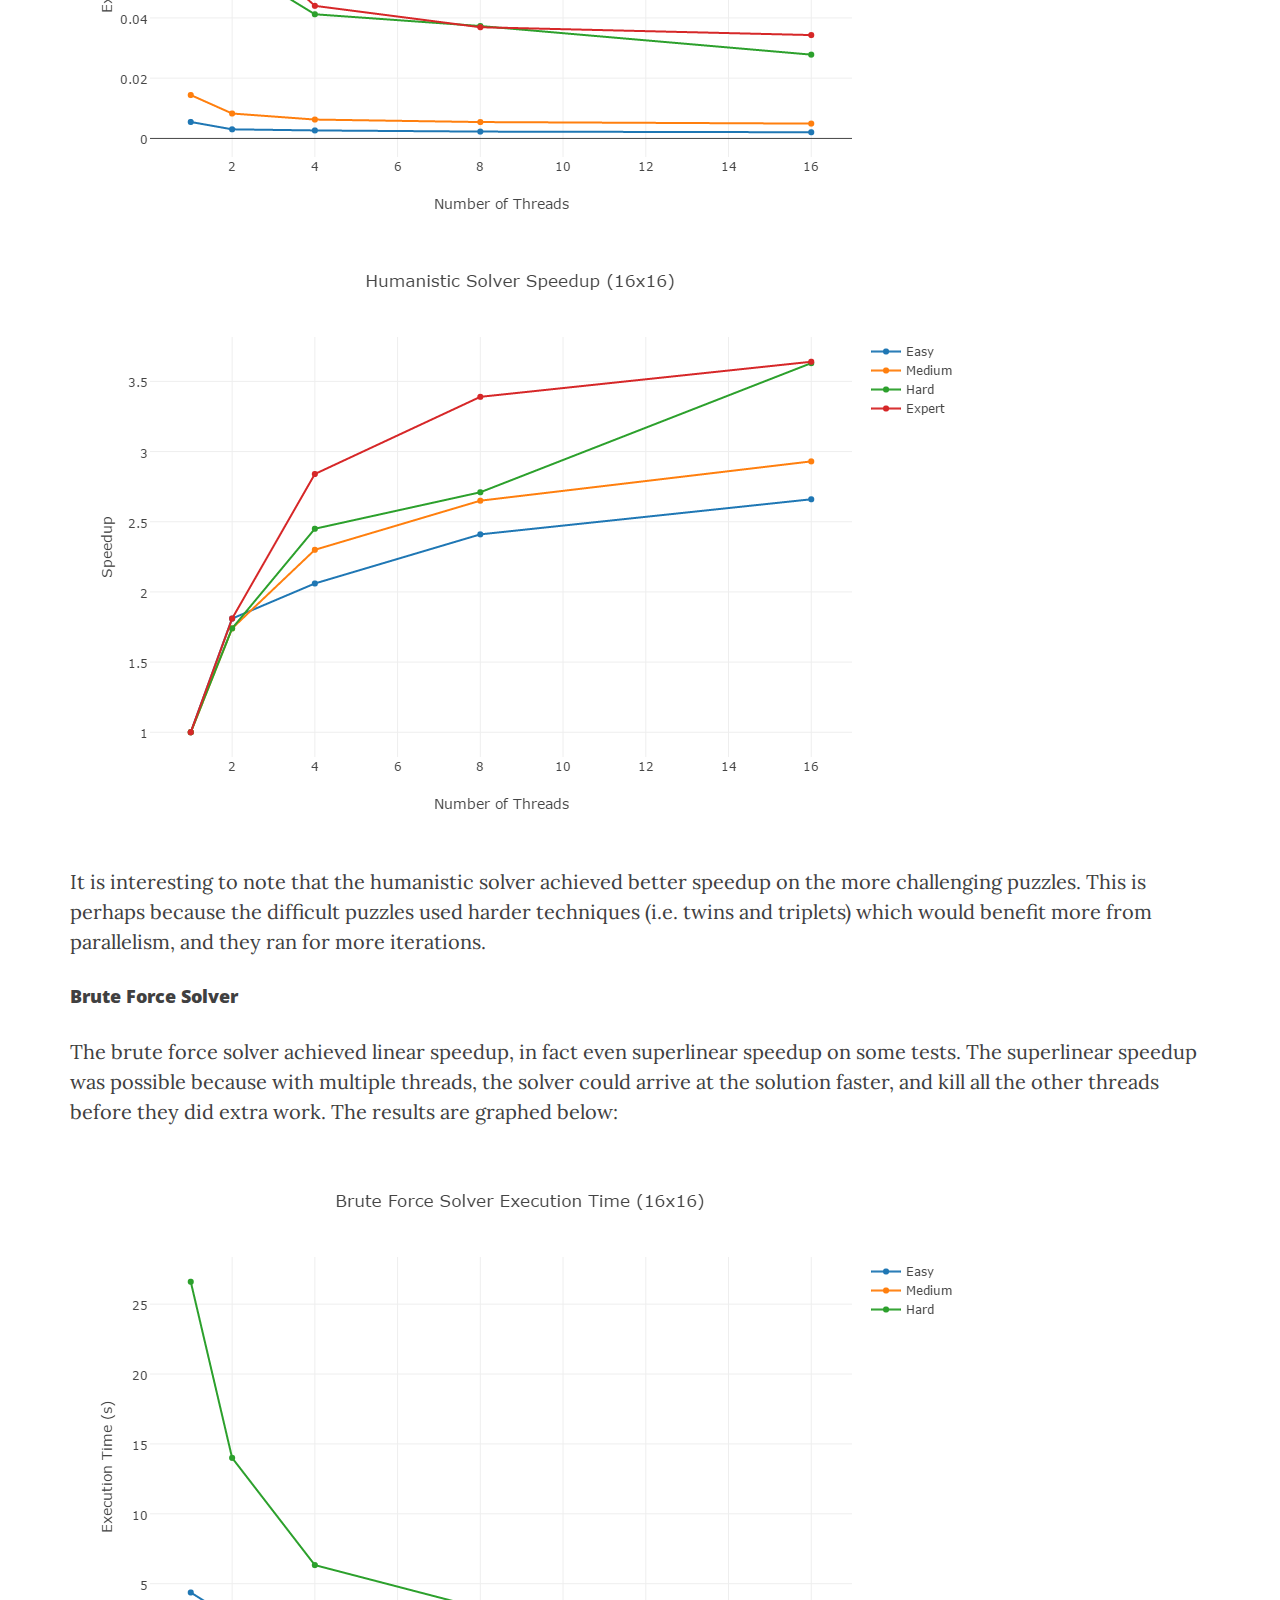
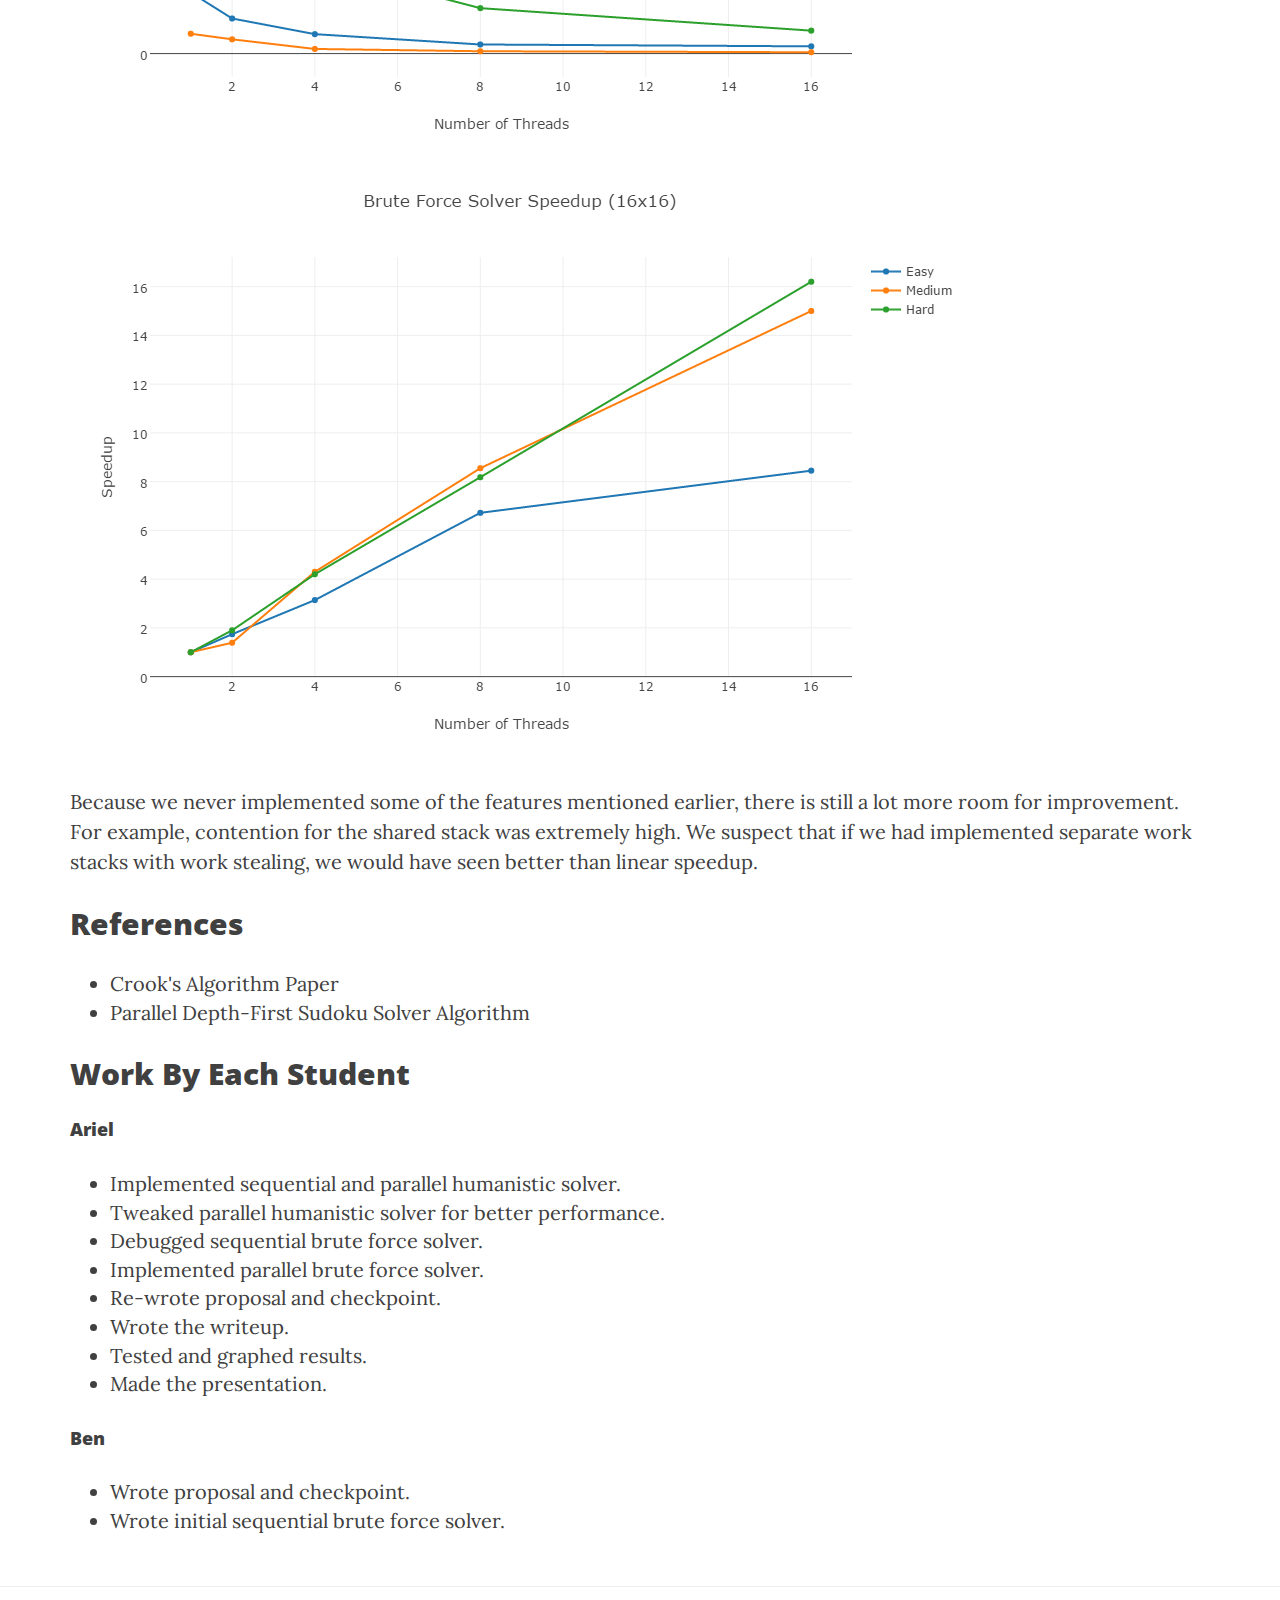
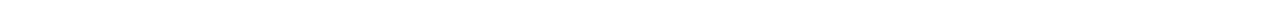
==== commit 1b9aa3a3: "Final webpage" ====
--- a/index.html
+++ b/index.html
@@ -92,31 +92,33 @@
     <div id="body" class="container">
       <h2>Summary</h2>
       <p>
-      We have implemented two versions of sudoku solvers in parallel using the OpenMp library: a humanistic solver and a brute force solver. The humanistic solver is based off <a href="http://www.ams.org/notices/200904/tx090400460p.pdf">Crook's Algorithm</a>, which is a deterministic solver except for cases in which guessing and backtracking is necessary. The brute force solver searches through all permutations of possibly correct answers. We implemented two versions because the humanistic version, although very fast, did not benefit much from parallelization which the brute force method showed considerable speedup.
+      We have implemented two versions of sudoku solvers in parallel using the OpenMp library: a humanistic solver and a brute force solver. The humanistic solver is based off <a href="http://www.ams.org/notices/200904/tx090400460p.pdf">Crook's Algorithm</a>, which is a deterministic solver except for cases in which guessing and backtracking is necessary. The brute force solver searches through permutations of possibly correct answers until it reaches a solution. We implemented two versions because the humanistic version, although very fast, did not benefit much from parallelization while the brute force method showed considerable speedup. When run on the GHC 3000 machines with 16 threads, the humanistic solver showed 3.6x speedup while the brute force solution showed 16.0x speedup.
       </p>
       <h2>Background</h2>
       <p>
       Sudoku is a logic-based number puzzle featuring a 9x9 board divided into rows, columns, and 3x3 square blocks. The goal of the game is to fill each row, column, and block with unique numbers in the range 1 through 9. Variations of sudoku have used larger boards, such as hexadoku: sudoku with a 16x16 board.
       </p>
       <p>Here is an example of a sudoku puzzle (left) along with its solution (right):</p>
+      <p>
       <div class="inline">
         <img src="img/example_sudoku.jpg">
       </div>
       <div class="inline">
         <img src="img/example_solution.jpg">
       </div>
-      <p>
-      The difficulty of any particular sudoku puzzle depends on how many numbers are initially given to the user. Easy sudoku puzzles generally start with 32 or more numbers, medium puzzles with 26-30 numbers, hard puzzles with 22-24 numbers, and expert puzzles with fewer than 20 numbers.
       </p>
       <h4>Crook's Algorithm</h4>
       <p>
       Crook's Algorithm describes a few methods for deterministically solving cells in sudoku puzzles, four of which are used by our humanistic solver:
       <ol>
-          <li><em>Elimination</em>: If a cell has only one possible value left, then by process of elimination that value is the solution for that cell.</li>
-          <li><em>Lone Ranger</em>: If within a row/column/block, a value has only one cell where it can possibly go, then that value must go in that cell.</li>
-          <li><em>Twins</em>: If within a row/column/block, two values are contained within two cells, then no other values can go in those two cells.</li>
-          <li><em>Triplets</em>: If within a row/column/block, three values are contained within three cells, then no other values can go in those three cells.</li>
-      </ol>
+          <li><em>Elimination</em>: A cell has only one value left.</li>
+          <li><em>Lone Ranger</em>: In a row/column/block, a value has only one cell left.</li>
+          <li><em>Twins</em>: In a row/column/block, two values are contained within two cells.</li>
+          <li><em>Triplets</em>: In a row/column/block, three values are contained within three cells.</li>
+      </ol>
+      </p>
+      <p>
+      Sudoku has a lot of potential for parallelism because the grid layout naturally allows different regions to be computed independently. However, the humanistic solver above is a quadratic time solver, which is already very fast considering the input size is small (81). So, the brute force method definitely has more potential for parallelism. Since sudoku is NP-complete, solving the board using brute force could result in substantial speedup.
       </p>
       <h2>Approach</h2>
       <p><h4>Humanistic Solver</h4></p>
@@ -126,34 +128,42 @@
       <p>The following is a flow chart to visualize this process:</p>
       <img class="inline" src="img/flow_chart.png">
       <p>
-      We parallelized each of the methods used by the solver. Elimination was performed on each cell. Lone rangers, twins, and triplets was performed on each row, column, and block in parallel. Fine-grained synchronization was necessary because all threads were working with the same sudoku board. We took a few measures to minimize synchronization:
-      </p>
-      <ol>
-          <li>Solving rows, columns, and blocks in separate parallelized loops.</li>
-          <li>Maintaining two boards: a board with the solutions, and a board with the possible values in each cell.</li>
-      </ol>
-      <p>
-      These changes made it possible to remove all critical sections and locks in our code. For example, it was initially necessary to use a reader-writer lock in lone ranger, but we found a way to restructure the code to avoid locks.</p>
+      We parallelized each of the steps (outlined by a rectangle), and joined threads in between. Elimination was performed on each cell. Lone rangers, twins, and triplets was performed on each row, column, and block in parallel.</p>
+      <p>
+      We realized early on that just having a board of solved cells was not a great idea. It would be better to keep a separate board in which each cell contained all possible values for that cell. This prevented our algorithm from searching for possible values every time we tried to solve a cell, and thus let us avoid synchronization in many situations.
+      </p>
+      <p>
+      However, we could not avoid synchronization completely at first, so our original parallel implementation actually slowed down with more threads. We went back and reviewed some of the parallel decisions we had made, particularly the reader-writer lock we were using. We were structuring the code in a way that made fine-grained synchronization necessary, but by modifying how we implemented lone rangers, we were able to replace locks with atomic updates.</p>
       <p><h4>Brute Force Solver</h4></p>
       <p>
-      The brute force solver searches through all valid solutions in parallel to find one correct answer. It does so by iterating through the following steps:</p>
-      <ol>
-          <li>Select the cell <em>c</em>with the least possible values left (<em>n</em> values).</li>
-          <li>Push onto the stack <em>n</em> new boards, each with a different solution for cell <em>c</em>.</li>
+      The brute force solver searches through valid cell values in parallel until the entire board is solved. It does so by iterating through the following steps:</p>
+      <ol>
           <li>Pop a board from the stack.</li>
               <ol type="a">
                   <li>If the board is solved, return.</li>
-                  <li>Otherwise, repeat from step 1.</li>
-              </ol>
-      </ol>
-      <p>
-      The parallel version is still being tweaked.
+              </ol>         
+          <li>Select the cell <em>c</em> with the least possible values left (<em>n</em> values).</li>
+          <li>Push onto the stack <em>n</em> new boards, each with a different solution for cell <em>c</em>. If there are no possible values for <em>c</em>, then do nothing.</li>
+          <li>Repeat until the board is solved.</li>
+      </ol>
+      <p>
+      We spent a substantial amount of time debugging race conditions, so we did not have enough time to implement some of the features we would've liked to, such as:
+      <ol>
+          <li>A separate work stack for each thread, with work stealing.</li>
+          <li>A stack.pop() function that hangs until work is put in it, instead of spinning.</li>
+      </ol>
       </p>
       <h2>Results</h2>
+      <p>We measured speedup on 16x16 sudoku boards that ranged from easy to expert. We used 16x16 instead of 9x9 boards because the smaller board solved too quickly to show noticeable speedup. We tested with 1, 2, 4, 8, and 16 OpenMP threads. For each data point, we took the median of five tests as the final value.</p>
       <p><h4>Humanistic Solver</h4></p>
       <p>
-      The humanistic solver did not achieve any noticeable speedup. We suspect this is because the solver was so fast that the overhead of spawning threads outweighed the benefits of parallelization. Here are the results:
-      </p>
+      The humanistic solver achieved linear speedup for 2 threads, but tapered off with more threads. We suspect this was because of two reasons:
+      <ol>
+        <li>The sequential regions in between the parallel ones (acting like a barrier) became a bottleneck. </li>
+        <li> The solver was so fast that the overhead of spawning threads outweighed the benefits of parallelization.</li>
+      </ol>
+      </p>
+      <p>Here are the results:</p>
       <div class="inline">
         <img src="img/humanistic_time.png">
       </div>
@@ -161,9 +171,11 @@
           <img src="img/humanistic_speedup.png">
       </div>
       <p>
-      For most of the puzzles, the solver performed worse when solving in parallel. However, it is interesting to note that the parallel solver achieved better speedup on the more challenging puzzles. This is perhaps because the difficult puzzles used harder techniques (i.e. twins and triplets) which would benefit more from parallelism, and they ran for more iterations.
+      It is interesting to note that the humanistic solver achieved better speedup on the more challenging puzzles. This is perhaps because the difficult puzzles used harder techniques (i.e. twins and triplets) which would benefit more from parallelism, and they ran for more iterations.
       </p>
       <p><h4>Brute Force Solver</h4></p>
+      <p>The brute force solver achieved linear speedup, in fact even superlinear speedup on some tests. The superlinear speedup was possible because with multiple threads, the solver could arrive at the solution faster, and kill all the other threads before they did extra work. The results are graphed below:
+      </p>
       <p>
       <div class="inline">
           <img src="img/bf_time.png">
@@ -171,6 +183,9 @@
       <div>
           <img src="img/bf_speedup.png">
       </div>
+      </p>
+      <p>
+      Because we never implemented some of the features mentioned earlier, there is still a lot more room for improvement. For example, contention for the shared stack was extremely high. We suspect that if we had implemented separate work stacks with work stealing, we would have seen better than linear speedup.
       </p>
       <h2>References</h2>
       <p>
@@ -179,8 +194,28 @@
               <li><a href="https://alitarhini.wordpress.com/2011/04/06/parallel-depth-first-sudoku-solver-algorithm/">Parallel Depth-First Sudoku Solver Algorithm</a></li>
           </ul>
       </p>
-
-
+      <h2>Work By Each Student</h2>
+      <p>
+      <h4>Ariel</h4></p>
+      <p>
+          <ul>
+              <li>Implemented sequential and parallel humanistic solver.</li>
+              <li>Tweaked parallel humanistic solver for better performance.</li>
+              <li>Debugged sequential brute force solver.</li>
+              <li>Implemented parallel brute force solver.</li>
+              <li>Re-wrote proposal and checkpoint.</li>
+              <li>Wrote the writeup.</li>
+              <li>Tested and graphed results.</li>
+              <li>Made the presentation.</li>
+          </ul>
+      </p>
+      <h4>Ben</h4>
+      <p>
+        <ul>
+          <li>Wrote proposal and checkpoint.</li>
+          <li>Wrote initial sequential brute force solver.</li>
+        </ul>
+      </p>
     </div>
 
     <hr>
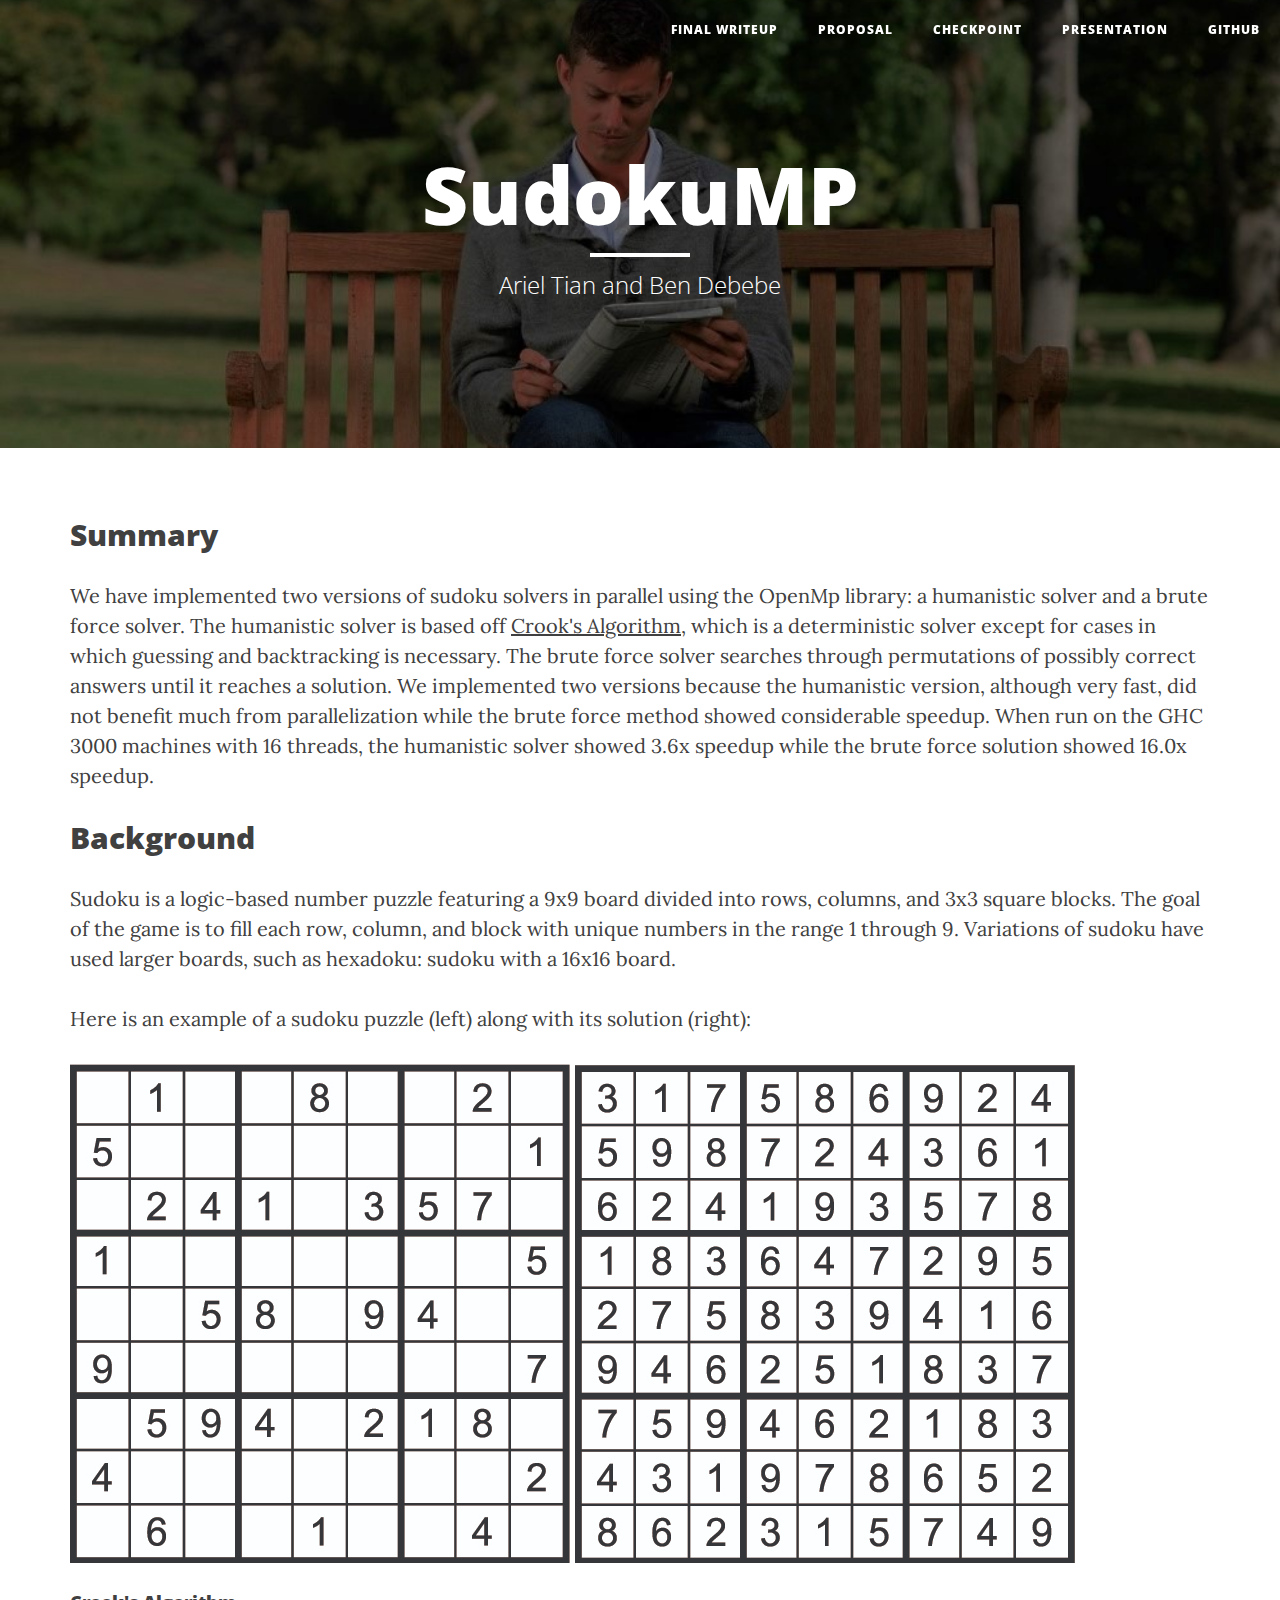
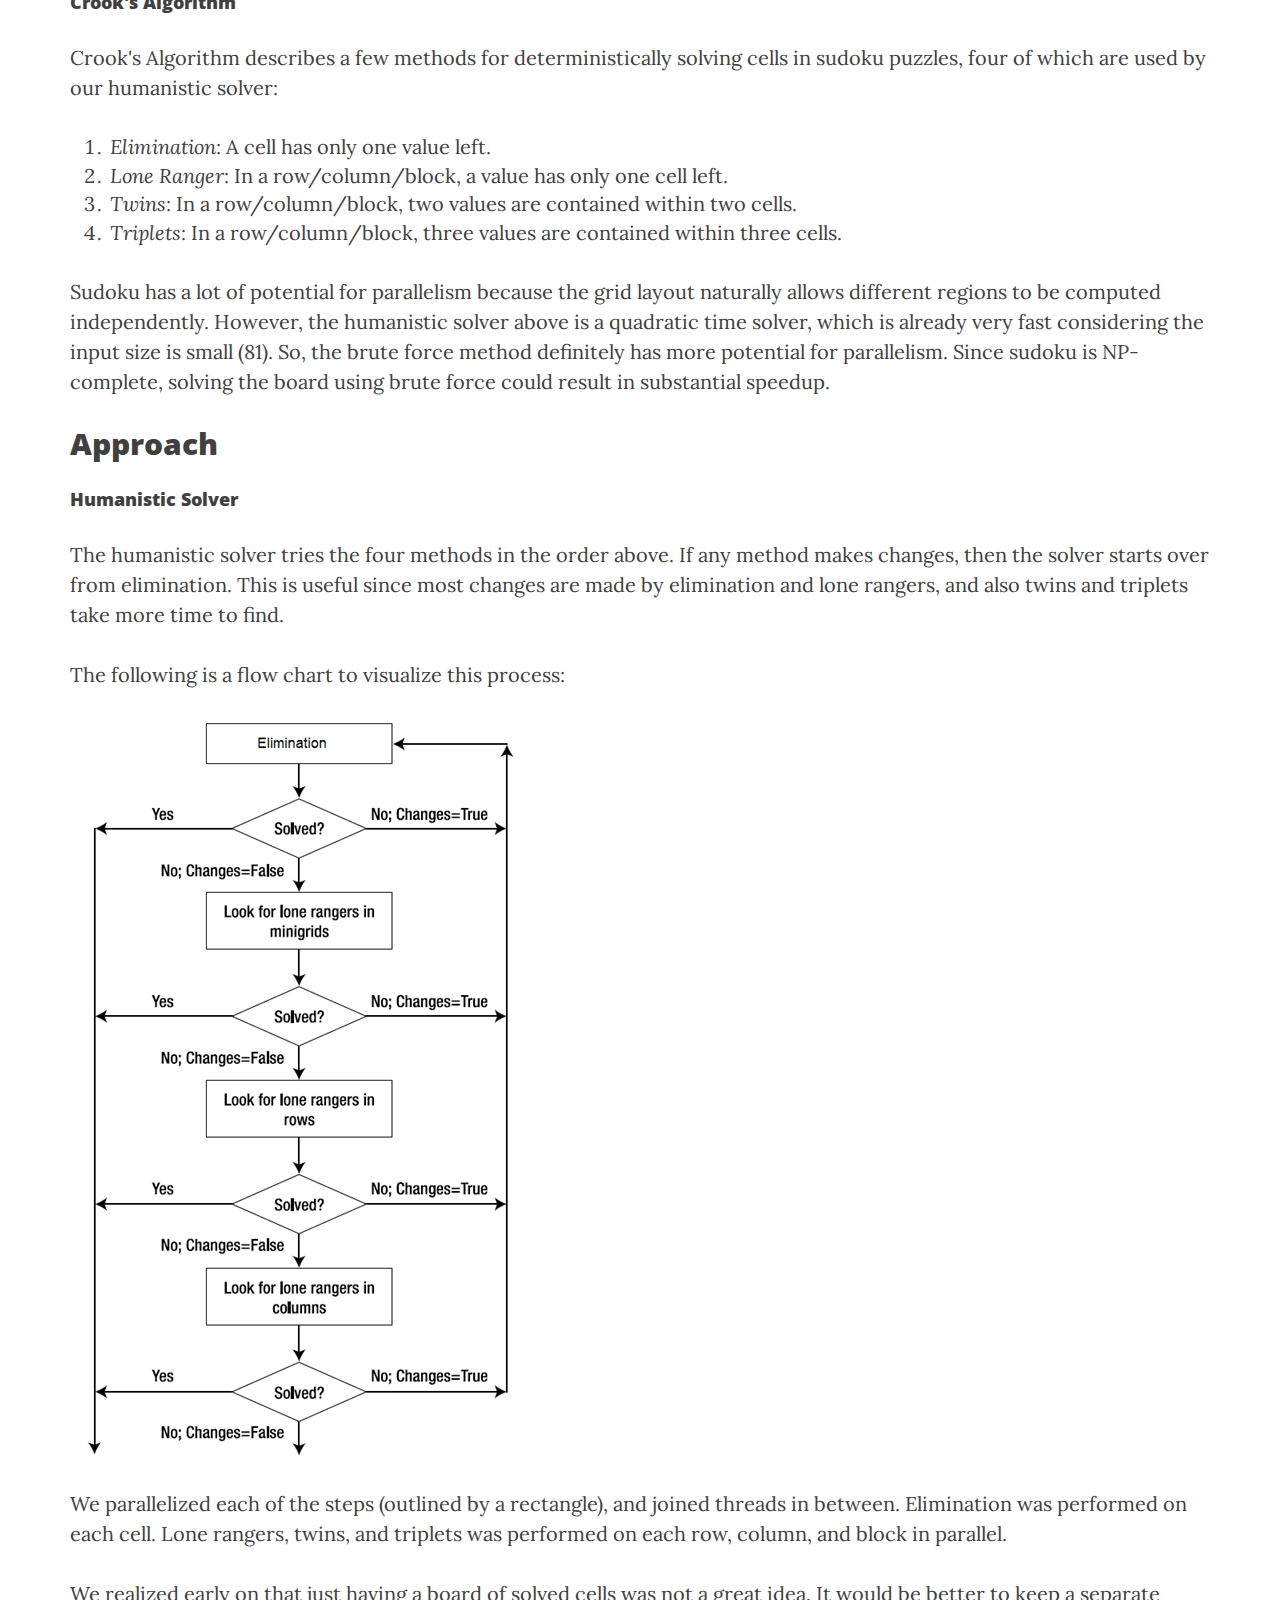
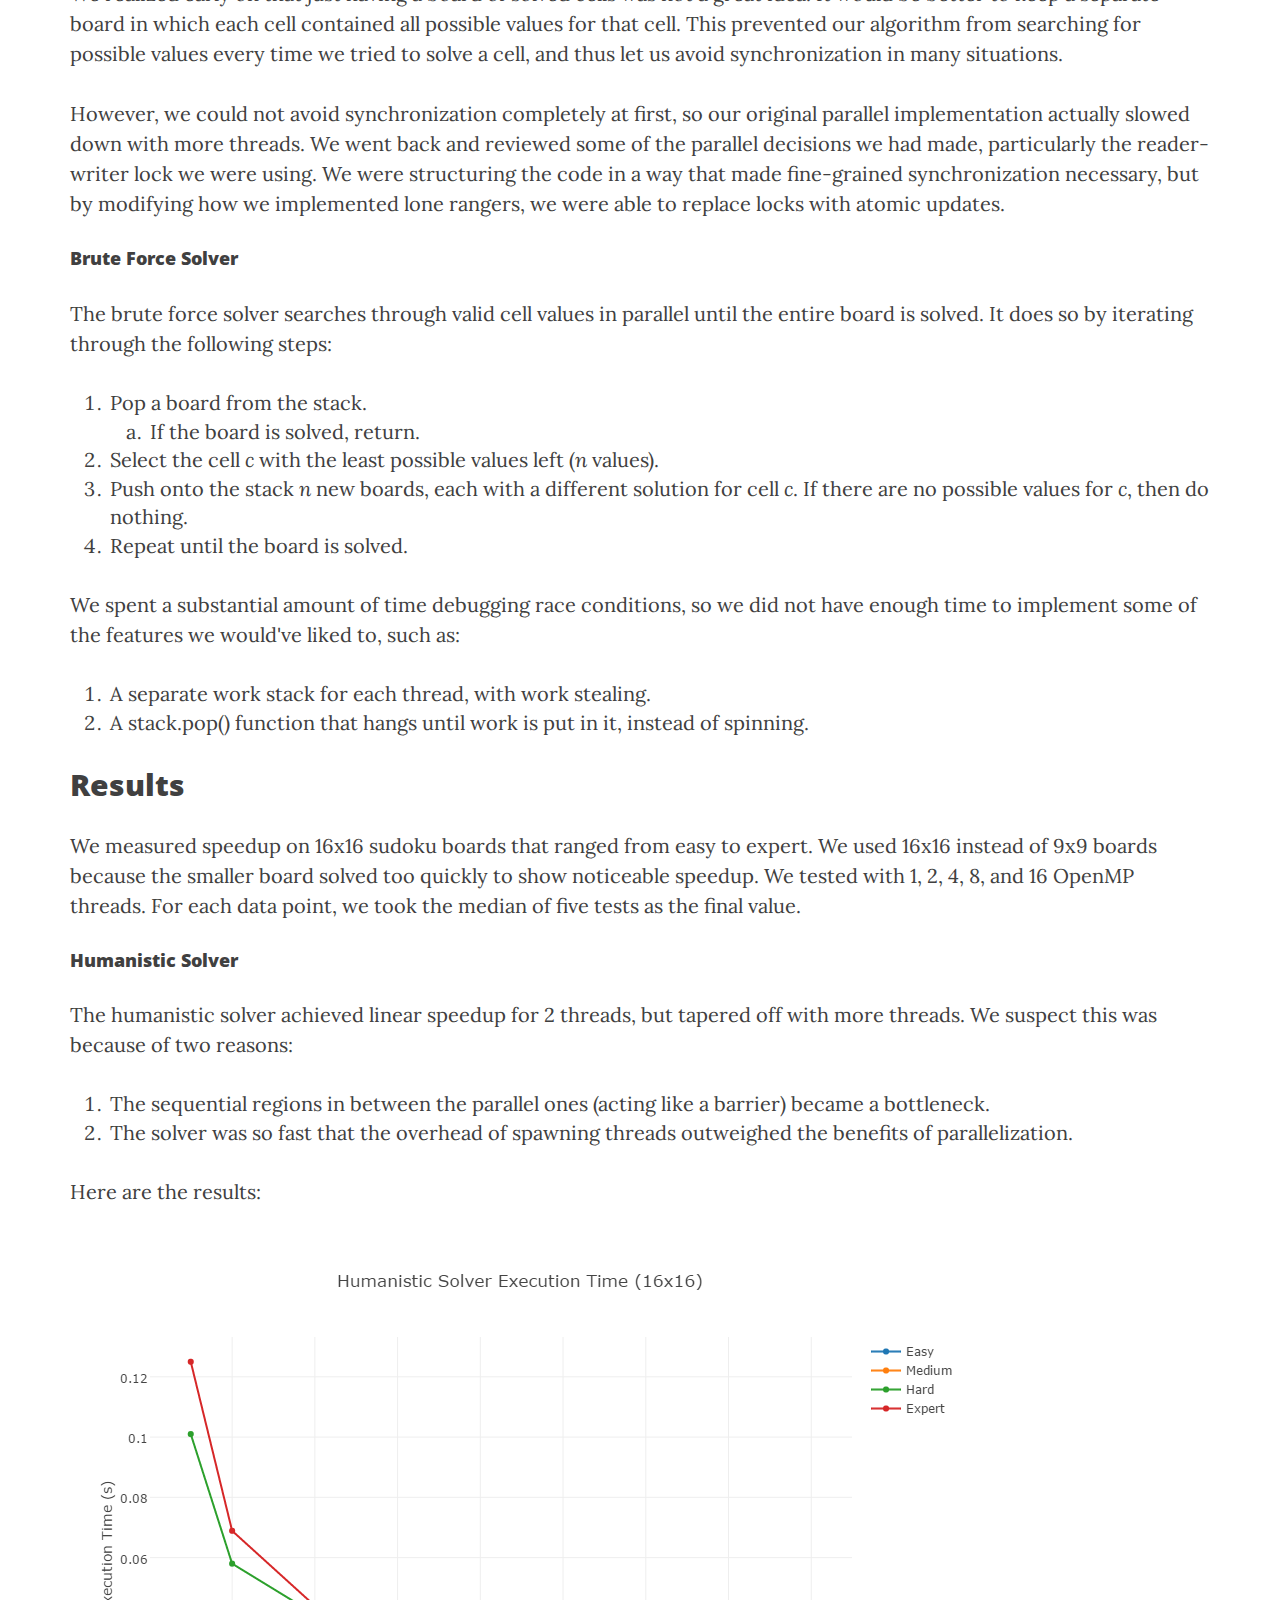
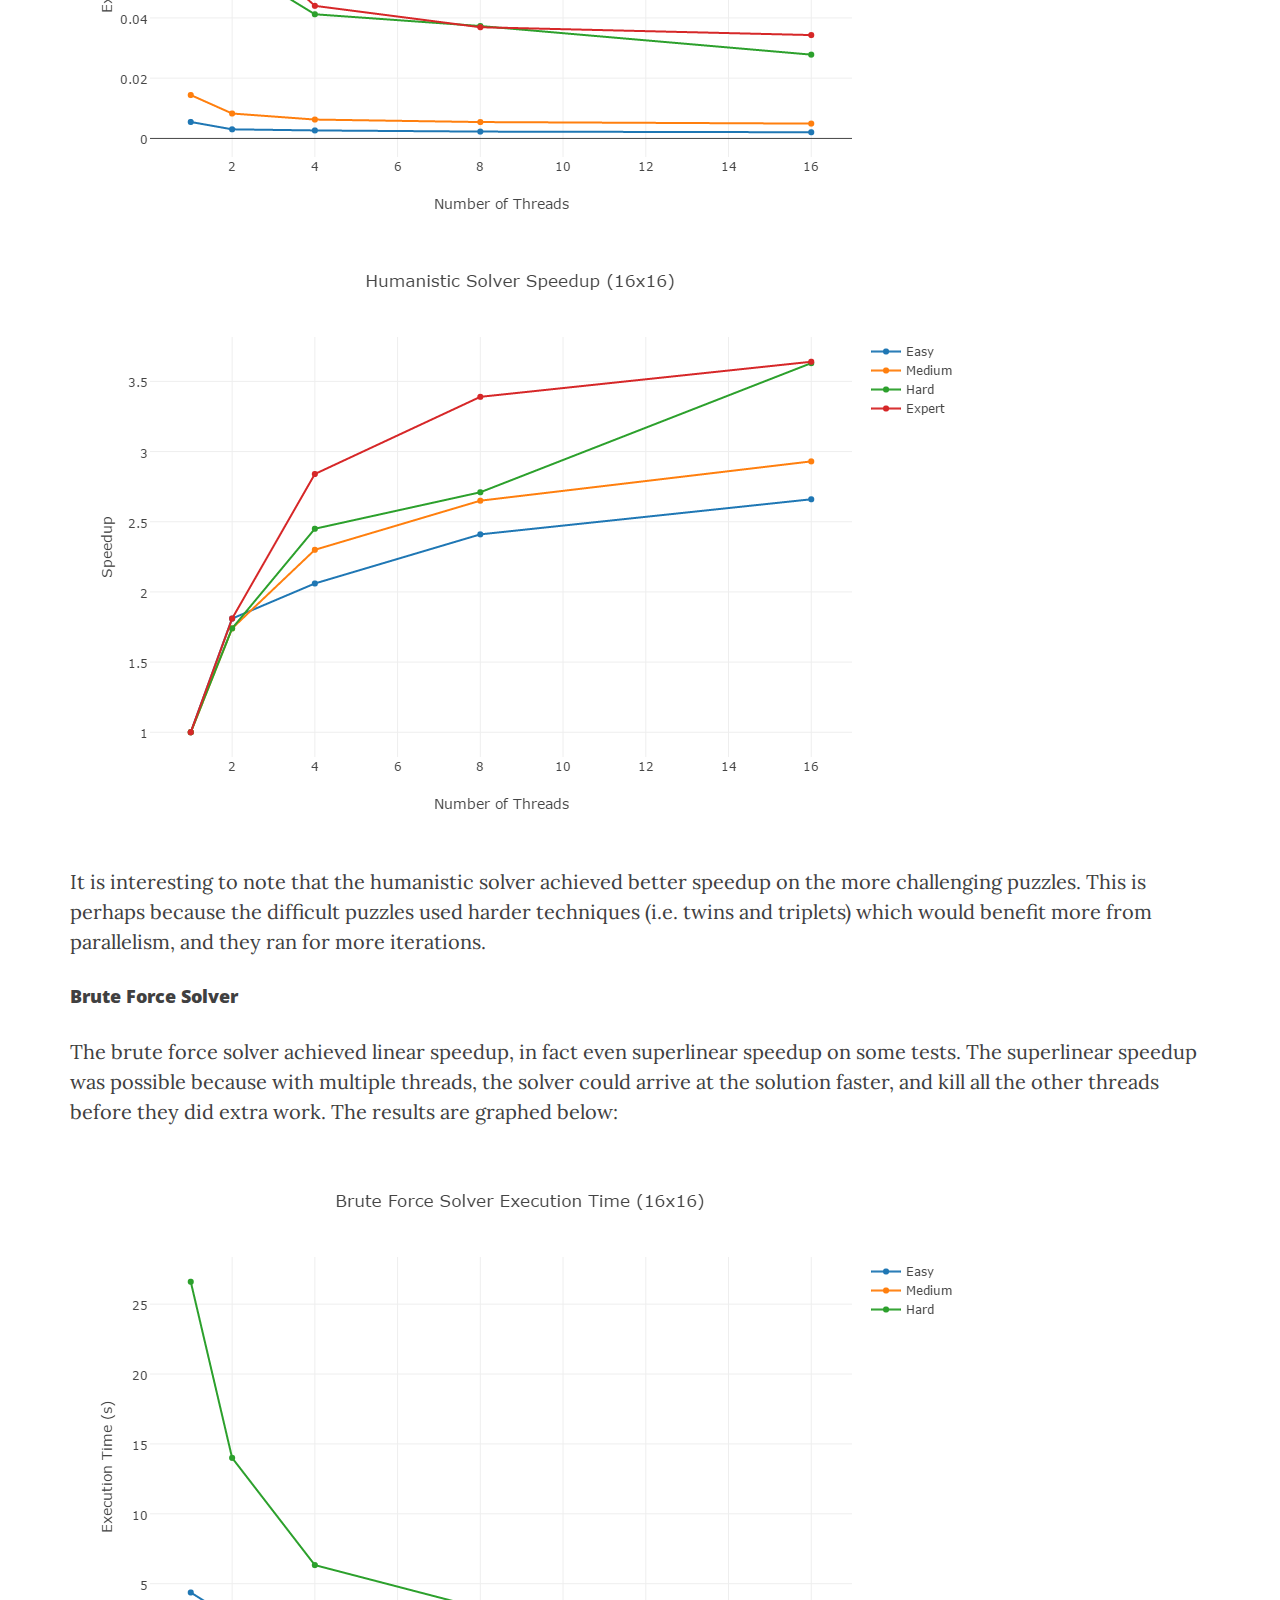
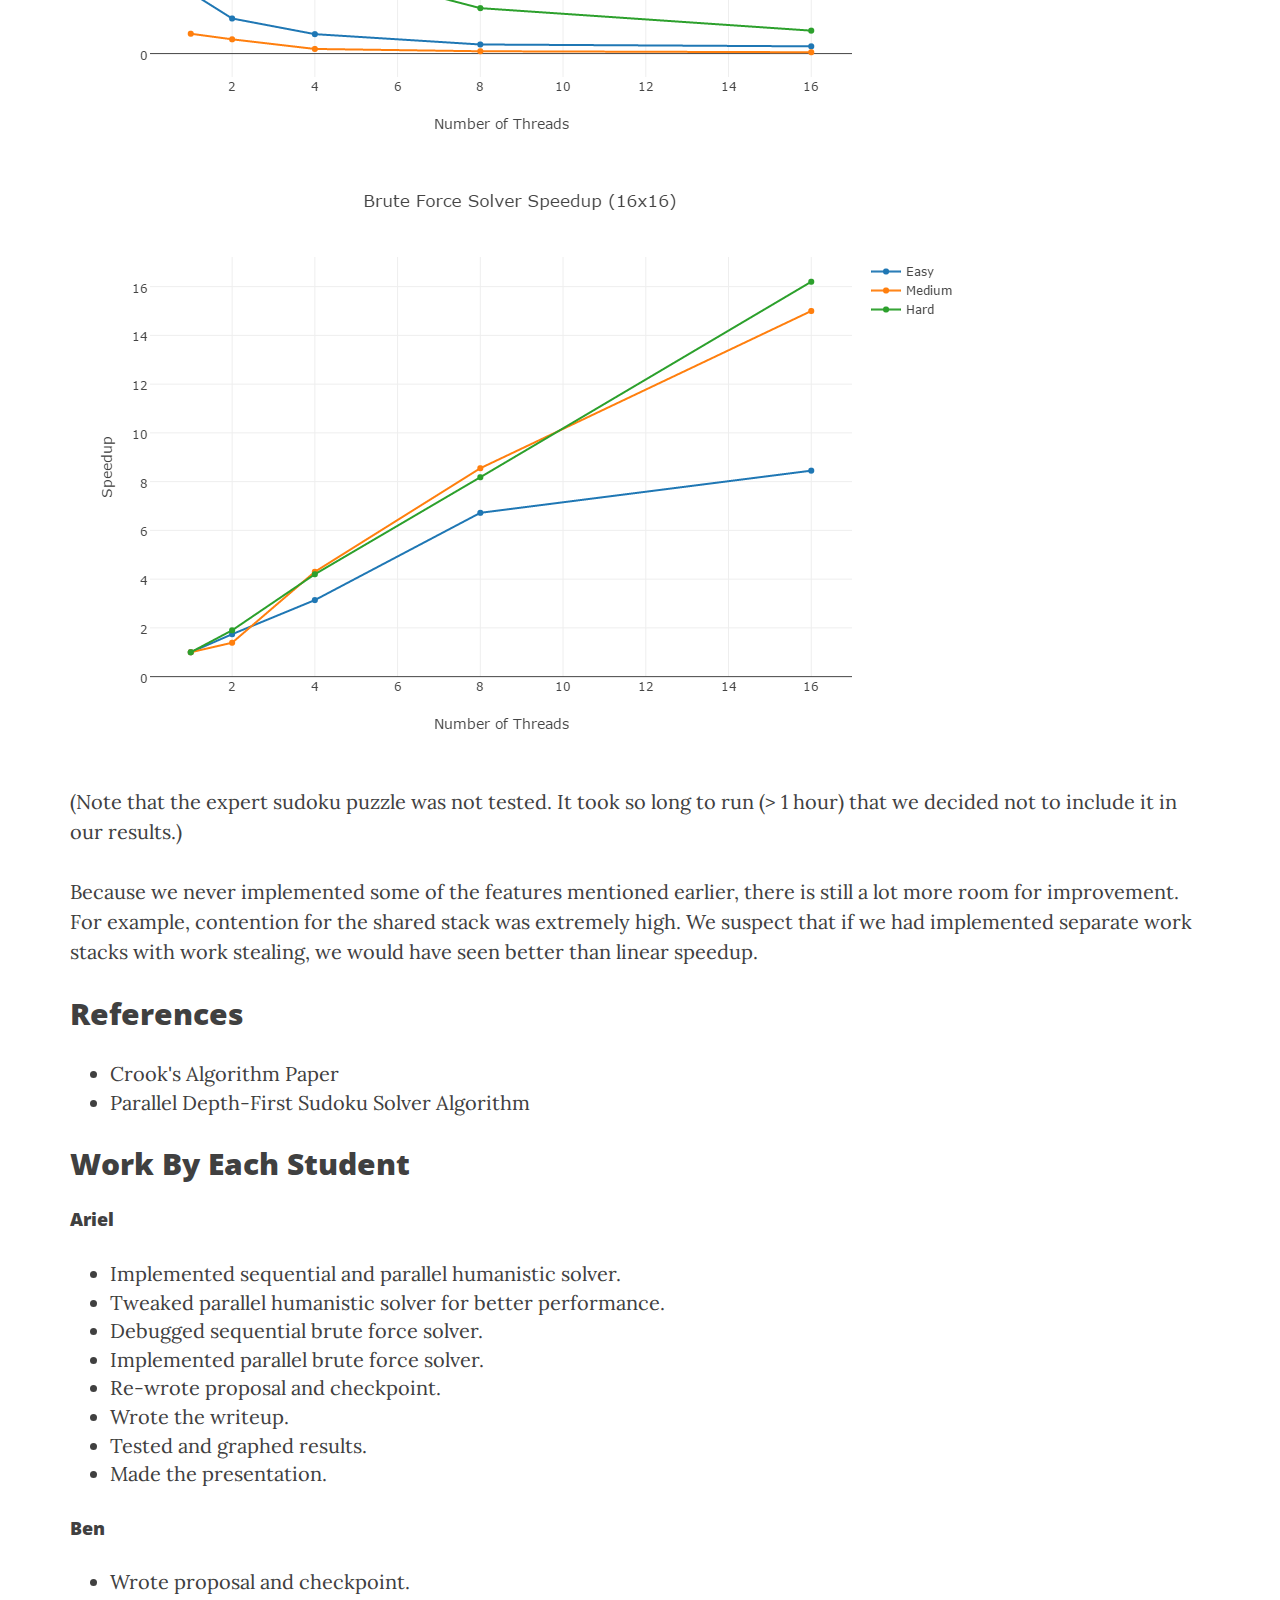
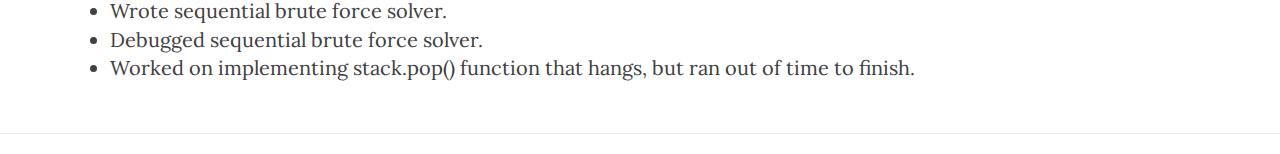
==== commit 81271c39: "Update work done" ====
--- a/index.html
+++ b/index.html
@@ -184,6 +184,7 @@
           <img src="img/bf_speedup.png">
       </div>
       </p>
+      <p>(Note that the expert sudoku puzzle was not tested. It took so long to run (> 1 hour) that we decided not to include it in our results.)</p>
       <p>
       Because we never implemented some of the features mentioned earlier, there is still a lot more room for improvement. For example, contention for the shared stack was extremely high. We suspect that if we had implemented separate work stacks with work stealing, we would have seen better than linear speedup.
       </p>
@@ -213,7 +214,9 @@
       <p>
         <ul>
           <li>Wrote proposal and checkpoint.</li>
-          <li>Wrote initial sequential brute force solver.</li>
+          <li>Wrote sequential brute force solver.</li>
+          <li>Debugged sequential brute force solver.</li>
+          <li>Worked on implementing stack.pop() function that hangs, but ran out of time to finish.</li>
         </ul>
       </p>
     </div>
